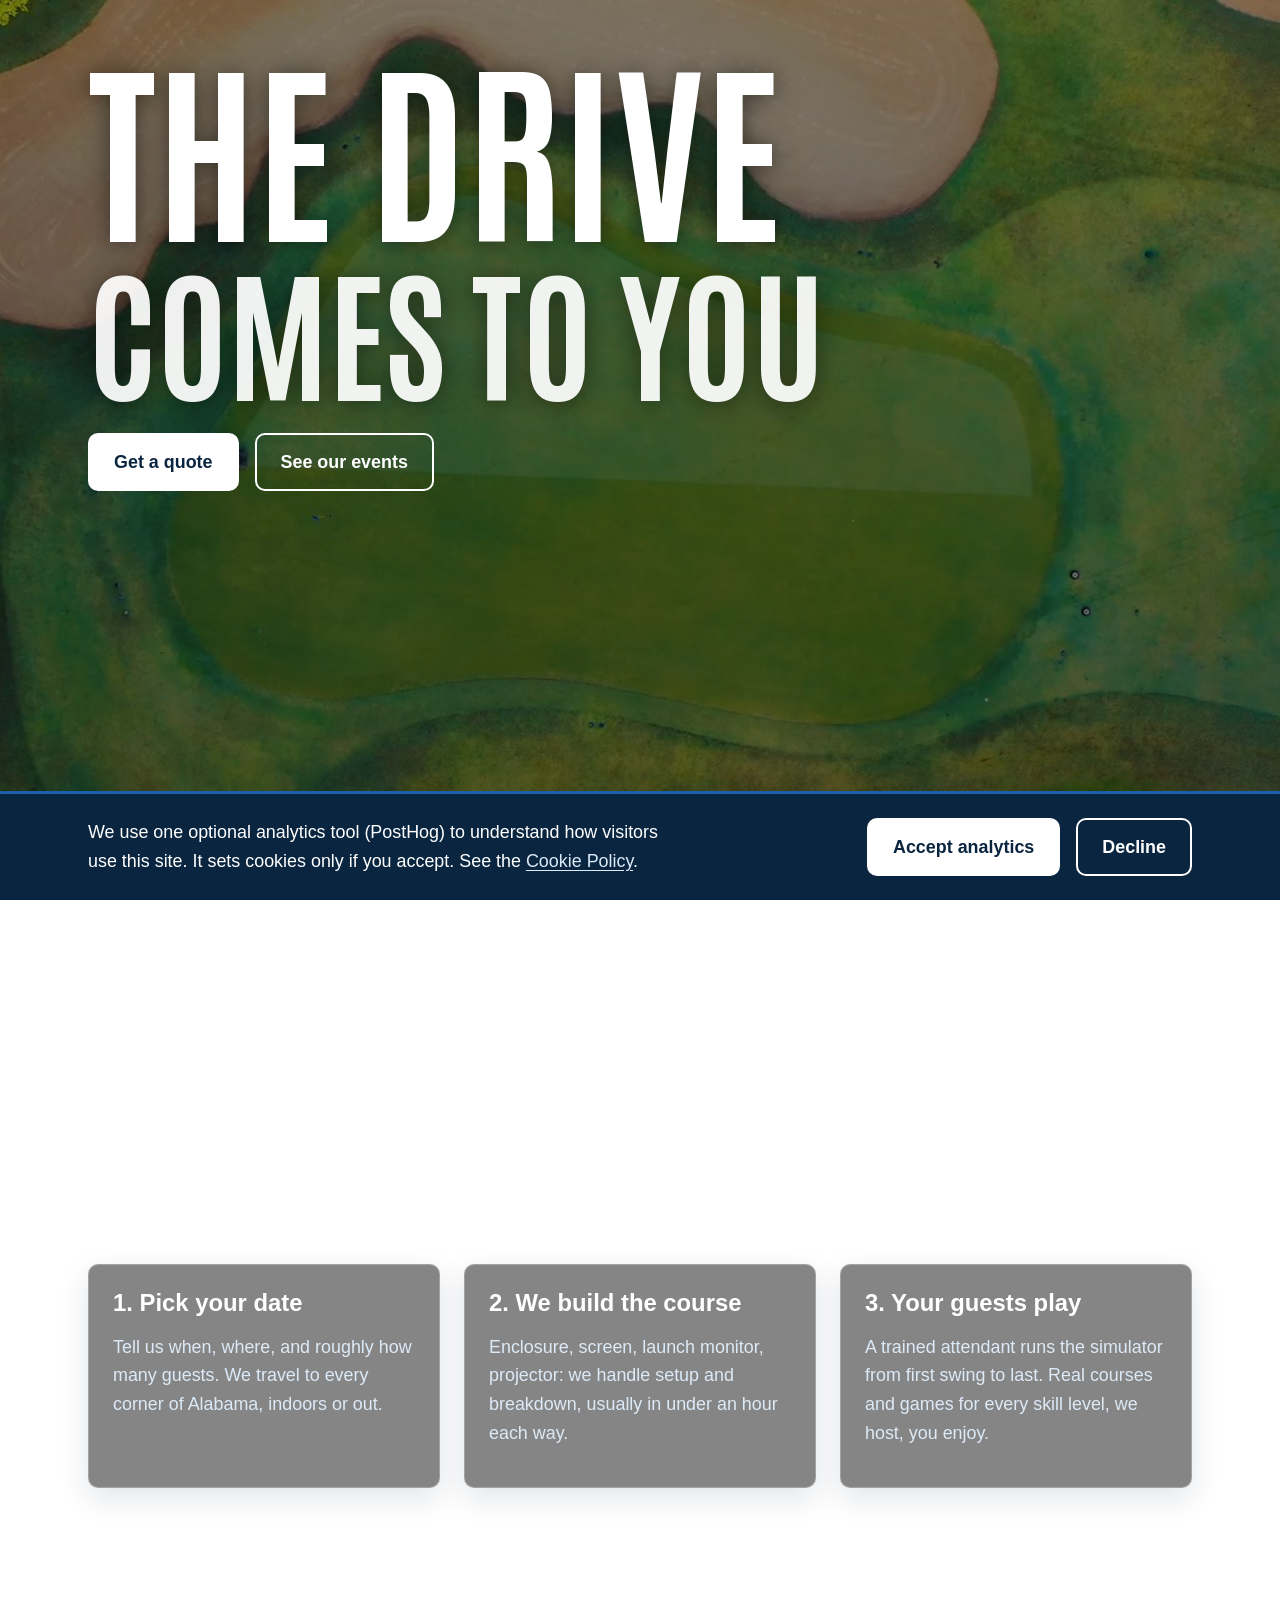
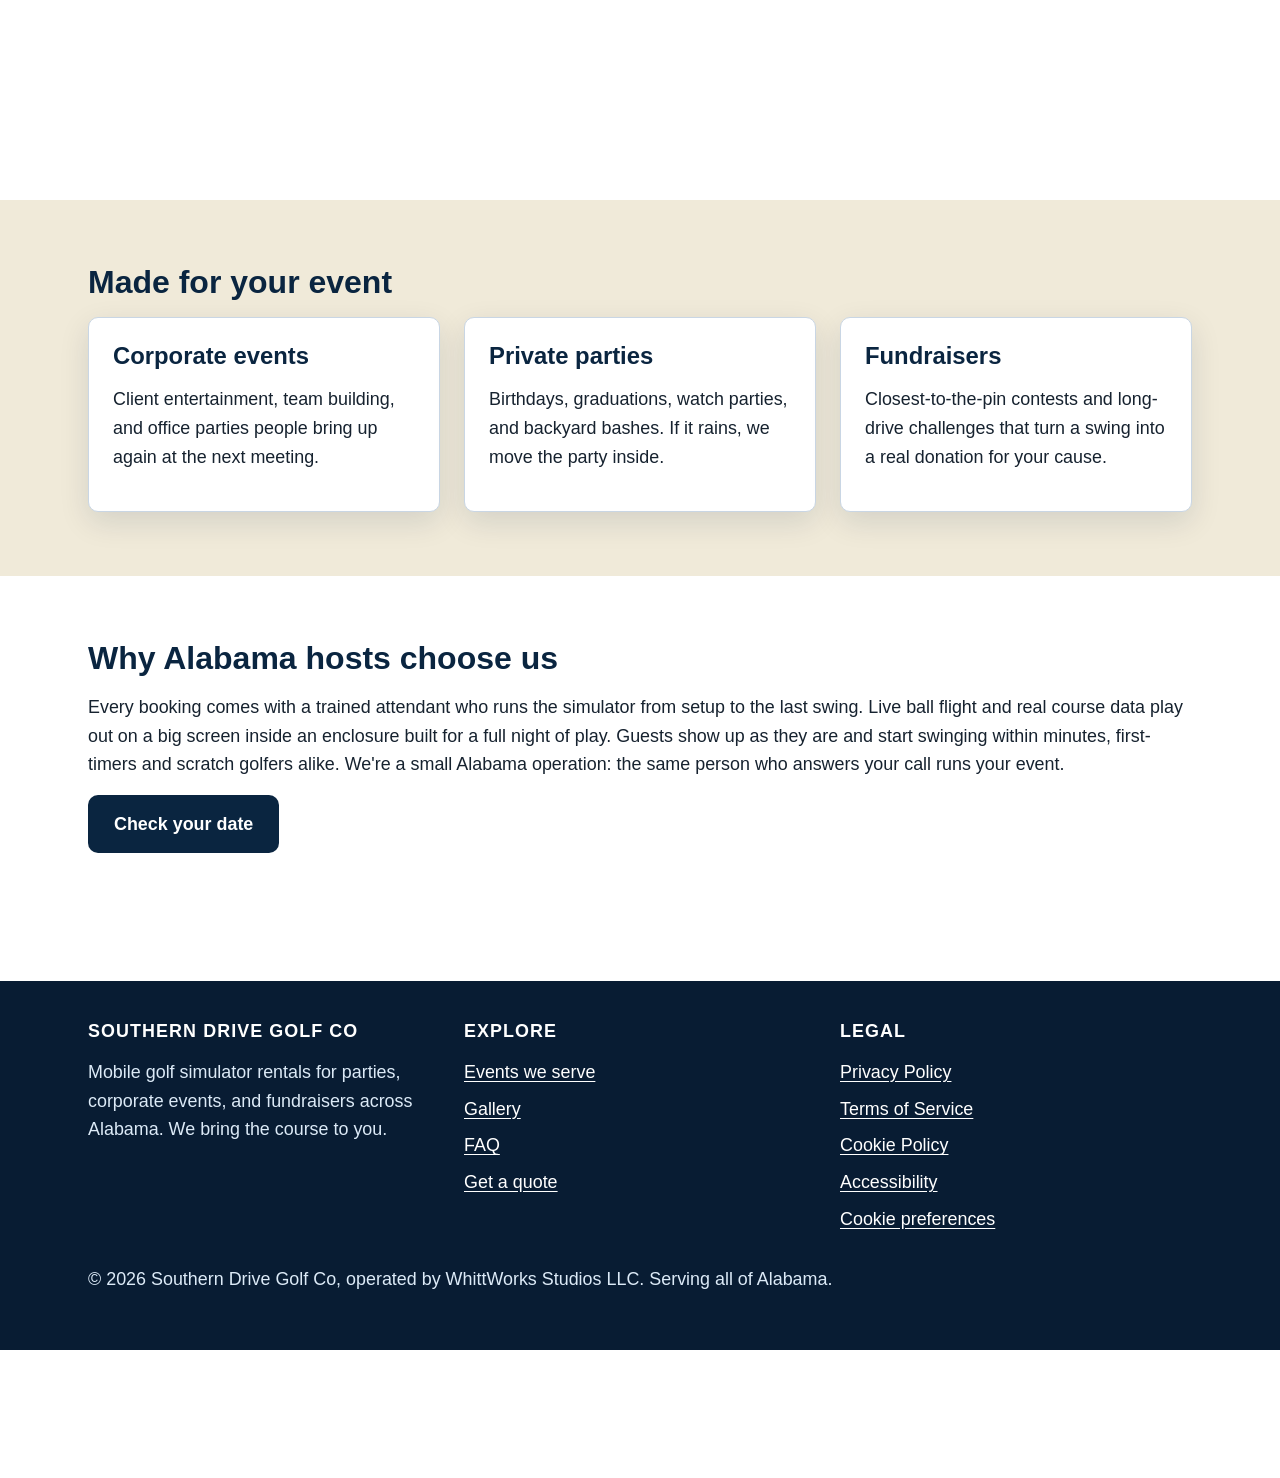
==== site/index.html @ 90997834 "Remove capability claims the business cannot deliver Drops the battery-power promise, the second-bay" ====
<!doctype html>
<html lang="en">
<head>
  <meta charset="utf-8">
  <meta name="viewport" content="width=device-width, initial-scale=1">
  <meta name="robots" content="noindex">

  <title>Mobile Golf Simulator Rentals in Alabama | Southern Drive Golf Co</title>
  <meta name="description" content="We bring a premium golf simulator to your party, corporate event, or fundraiser anywhere in Alabama. Real courses, live ball data, all skill levels. Get a quote.">
  <link rel="canonical" href="https://southerndrivegolf.com/">

  <meta property="og:type" content="website">
  <meta property="og:url" content="https://southerndrivegolf.com/">
  <meta property="og:title" content="Mobile Golf Simulator Rentals in Alabama | Southern Drive Golf Co">
  <meta property="og:description" content="We bring a premium golf simulator to your party, corporate event, or fundraiser anywhere in Alabama. Real courses, live ball data, all skill levels. Get a quote.">
  <meta property="og:image" content="https://southerndrivegolf.com/assets/img/og-image.jpg">
  <meta property="og:image:alt" content="Aerial view of a manicured golf green ringed by bunkers and water">
  <meta name="twitter:card" content="summary_large_image">

  <link rel="icon" href="favicon.svg" type="image/svg+xml">
  <meta name="theme-color" content="#0A2540">

  <link rel="preload" href="assets/fonts/antonio-bold.woff2" as="font" type="font/woff2" crossorigin>
  <link rel="stylesheet" href="css/styles.css">
</head>

<body class="pinned-video">
  <a class="skip-link" href="#main">Skip to content</a>

  <header class="site-header">
    <div class="wrap">
      <a class="brand" href="index.html">
        <svg width="30" height="30" viewBox="0 0 64 64" aria-hidden="true" focusable="false">
          <rect width="64" height="64" rx="14" fill="#123A61"/>
          <circle cx="26" cy="38" r="14" fill="#FFFFFF"/>
          <rect x="42" y="10" width="3" height="34" rx="1.5" fill="#FFFFFF"/>
          <path d="M45 12 L58 17 L45 22 Z" fill="#1B5FAA"/>
        </svg>
        Southern Drive Golf Co
      </a>
      <button class="nav-toggle" type="button" aria-expanded="false" aria-controls="primaryNav">Menu</button>
      <nav id="primaryNav" class="nav-links" aria-label="Main">
        <a href="index.html">Home</a>
        <a href="events.html">Events</a>
        <a href="gallery.html">Gallery</a>
        <a href="faq.html">FAQ</a>
        <a href="about.html">About</a>
        <a href="quote.html">Get a Quote</a>
      </nav>
    </div>
  </header>

  <main id="main" tabindex="-1">
    <div class="video-pin">
      <div class="video-pin-sticky">
        <video class="hero-video" data-src="assets/video/hero-golf.mp4" data-src-small="assets/video/hero-golf-mobile.mp4" autoplay muted loop playsinline preload="none" poster="assets/img/hero-poster.jpg" aria-hidden="true" tabindex="-1"></video>
        <div class="hero-scrim" aria-hidden="true"></div>
      </div>

      <section class="hero">
        <div class="wrap">
          <h1><span class="line-lead">The Drive</span><span class="line-follow">Comes To You</span></h1>
          <div class="cta-row">
            <a class="btn btn-primary" href="quote.html">Get a quote</a>
            <a class="btn btn-secondary" href="events.html">See our events</a>
          </div>
        </div>
      </section>

      <section class="section on-video">
        <div class="wrap">
          <h2>How it works</h2>
          <div class="grid-3">
            <div class="card">
              <h3>1. Pick your date</h3>
              <p>Tell us when, where, and roughly how many guests. We travel to every corner of Alabama, indoors or out.</p>
            </div>
            <div class="card">
              <h3>2. We build the course</h3>
              <p>Enclosure, screen, launch monitor, projector: we handle setup and breakdown, usually in under an hour each way.</p>
            </div>
            <div class="card">
              <h3>3. Your guests play</h3>
              <p>A trained attendant runs the simulator from first swing to last. Real courses and games for every skill level, we host, you enjoy.</p>
            </div>
          </div>
        </div>
      </section>
    </div>

    <section class="section section-sand">
      <div class="wrap">
        <h2>Made for your event</h2>
        <div class="grid-3">
          <div class="card">
            <h3>Corporate events</h3>
            <p>Client entertainment, team building, and office parties people bring up again at the next meeting.</p>
          </div>
          <div class="card">
            <h3>Private parties</h3>
            <p>Birthdays, graduations, watch parties, and backyard bashes. If it rains, we move the party inside.</p>
          </div>
          <div class="card">
            <h3>Fundraisers</h3>
            <p>Closest-to-the-pin contests and long-drive challenges that turn a swing into a real donation for your cause.</p>
          </div>
        </div>
      </div>
    </section>

    <section class="section">
      <div class="wrap">
        <h2>Why Alabama hosts choose us</h2>
        <p>Every booking comes with a trained attendant who runs the simulator from setup to the last swing. Live ball flight and real course data play out on a big screen inside an enclosure built for a full night of play. Guests show up as they are and start swinging within minutes, first-timers and scratch golfers alike. We're a small Alabama operation: the same person who answers your call runs your event.</p>
        <a class="btn btn-solid" href="quote.html">Check your date</a>
      </div>
    </section>
  </main>

  <footer class="site-footer">
    <div class="wrap">
      <div class="foot-grid">
        <div>
          <h2>Southern Drive Golf Co</h2>
          <p>Mobile golf simulator rentals for parties, corporate events, and fundraisers across Alabama. We bring the course to you.</p>
        </div>
        <div>
          <h2>Explore</h2>
          <ul>
            <li><a href="events.html">Events we serve</a></li>
            <li><a href="gallery.html">Gallery</a></li>
            <li><a href="faq.html">FAQ</a></li>
            <li><a href="quote.html">Get a quote</a></li>
          </ul>
        </div>
        <div>
          <h2>Legal</h2>
          <ul>
            <li><a href="privacy.html">Privacy Policy</a></li>
            <li><a href="terms.html">Terms of Service</a></li>
            <li><a href="cookies.html">Cookie Policy</a></li>
            <li><a href="accessibility.html">Accessibility</a></li>
            <li><button type="button" class="linklike" id="cookiePrefs">Cookie preferences</button></li>
          </ul>
        </div>
      </div>
      <p>&copy; <span id="footYear">2026</span> Southern Drive Golf Co, operated by WhittWorks Studios LLC. Serving all of Alabama.</p>
    </div>
  </footer>

  <div class="consent-banner is-hidden" id="consentBanner" role="region" aria-label="Cookie consent">
    <div class="wrap">
      <p>We use one optional analytics tool (PostHog) to understand how visitors use this site. It sets cookies only if you accept. See the <a href="cookies.html">Cookie Policy</a>.</p>
      <div class="consent-actions">
        <button type="button" class="btn btn-primary" id="consentAccept">Accept analytics</button>
        <button type="button" class="btn btn-secondary" id="consentDecline">Decline</button>
      </div>
    </div>
  </div>

  <script src="js/config.js"></script>
  <script src="js/analytics.js"></script>
  <script src="js/app.js"></script>
</body>
</html>
---- site/css/styles.css ----
/* Blue Fairway Golf — design system
   Blue-first palette. Every text/background pair targets WCAG AA
   (4.5:1 normal, 3:1 large). Contrast validated in the a11y pass. */

/* Display face for the hero slogan. Self-hosted (no Google connection, no
   visitor IPs leaving the site, and font-src 'self' covers it in the CSP). */
@font-face {
  font-family: "Antonio";
  src: url("../assets/fonts/antonio-bold.woff2") format("woff2");
  font-weight: 700;
  font-style: normal;
  font-display: swap;
}

:root {
  /* Palette */
  --navy-950: #081C33;
  --navy-900: #0A2540;
  --navy-800: #123A61;
  --blue-700: #14538C;
  --blue-600: #1B5FAA;
  --blue-100: #DCEAF7;
  --sky-050: #EEF5FB;
  --green-700: #22633F;
  --sand-100: #F0EAD9;
  --white: #FFFFFF;
  --ink: #16222F;
  --ink-soft: #3D4A5C;
  --line: #C9D6E4;
  --error-700: #B4231F;
  --ok-700: #1E6B43;

  /* Type */
  --font-body: -apple-system, BlinkMacSystemFont, "Segoe UI", Roboto,
    "Helvetica Neue", Arial, sans-serif;
  --step--1: clamp(0.83rem, 0.8rem + 0.15vw, 0.9rem);
  --step-0: clamp(1rem, 0.96rem + 0.2vw, 1.125rem);
  --step-1: clamp(1.25rem, 1.17rem + 0.4vw, 1.5rem);
  --step-2: clamp(1.56rem, 1.4rem + 0.8vw, 2rem);
  --step-3: clamp(1.95rem, 1.6rem + 1.75vw, 2.9rem);
  --step-4: clamp(2.44rem, 1.9rem + 2.7vw, 3.9rem);

  /* Layout */
  --content: 72rem;
  --space-1: 0.5rem;
  --space-2: 1rem;
  --space-3: 1.5rem;
  --space-4: 2.5rem;
  --space-5: 4rem;
  --radius: 0.625rem;
  --shadow: 0 10px 30px rgba(10, 37, 64, 0.12);
}

*,
*::before,
*::after {
  box-sizing: border-box;
}

html {
  scroll-behavior: smooth;
  /* Keeps anchor and skip-link targets clear of the fixed pill nav */
  scroll-padding-top: 6rem;
}

body {
  margin: 0;
  font-family: var(--font-body);
  font-size: var(--step-0);
  line-height: 1.6;
  color: var(--ink);
  background: var(--white);
}

h1,
h2,
h3 {
  line-height: 1.15;
  color: var(--navy-900);
  margin: 0 0 var(--space-2);
}

h1 { font-size: var(--step-3); }
h2 { font-size: var(--step-2); }
h3 { font-size: var(--step-1); }

p { margin: 0 0 var(--space-2); }

a {
  color: var(--blue-700);
  text-underline-offset: 0.15em;
}

a:hover { color: var(--navy-800); }

img,
video {
  max-width: 100%;
  height: auto;
  display: block;
}

/* Focus: visible everywhere, never removed */
:focus-visible {
  outline: 3px solid var(--blue-600);
  outline-offset: 2px;
  border-radius: 2px;
}

/* Dark surfaces need a light indicator to hold 3:1 non-text contrast */
.hero :focus-visible,
.site-footer :focus-visible,
.consent-banner :focus-visible {
  outline-color: var(--white);
}

/* Utilities */
.visually-hidden {
  position: absolute;
  width: 1px;
  height: 1px;
  margin: -1px;
  padding: 0;
  overflow: hidden;
  clip: rect(0 0 0 0);
  white-space: nowrap;
  border: 0;
}

.is-hidden { display: none !important; }

.mt-3 { margin-top: var(--space-3); }
.table-scroll { overflow-x: auto; }

.rounded-img {
  border-radius: var(--radius);
  margin-bottom: var(--space-3);
}

.lead-in {
  font-size: var(--step-1);
  color: var(--ink-soft);
  max-width: 50ch;
}

/* Reserve room so the fixed consent banner never covers page content */
body.has-banner { padding-bottom: 14rem; }

@media (min-width: 48rem) {
  body.has-banner { padding-bottom: 8rem; }
}

.skip-link {
  position: absolute;
  left: var(--space-2);
  top: -3.5rem;
  z-index: 100;
  background: var(--navy-900);
  color: var(--white);
  padding: 0.6rem 1rem;
  border-radius: 0 0 var(--radius) var(--radius);
  transition: top 0.15s ease-in-out;
}

.skip-link:focus { top: 0; color: var(--white); }

.wrap {
  max-width: var(--content);
  margin-inline: auto;
  padding-inline: var(--space-3);
}

/* Header + nav — a floating "island" pill, not a full-width bar.
   On the pages with a hero video it's invisible while the video is on
   screen; scroll past its bottom edge and the island fades in and locks
   at the top, scroll back up above that line and it hides again (see
   the bidirectional toggle in app.js). */
.site-header {
  position: fixed;
  top: 1rem;
  left: 50%;
  z-index: 50;
  width: calc(100% - 2rem);
  max-width: 64rem;
  background: rgba(255, 255, 255, 0.92);
  backdrop-filter: blur(12px);
  -webkit-backdrop-filter: blur(12px);
  border: 1px solid rgba(201, 214, 228, 0.7);
  border-radius: 999px;
  box-shadow: var(--shadow);
  color: var(--navy-900);
  opacity: 1;
  transform: translate(-50%, 0);
  transition: opacity 0.35s ease, transform 0.35s ease;
}

/* The header only hides where scripting can bring it back (html.js), so a
   visitor without JavaScript always keeps working navigation. visibility
   (not just opacity) takes the hidden links out of the tab order and the
   accessibility tree, so nobody tabs through invisible controls. */
html.js body.pinned-video .site-header {
  opacity: 0;
  visibility: hidden;
  transform: translate(-50%, -0.6rem);
  pointer-events: none;
  transition: opacity 0.35s ease, transform 0.35s ease, visibility 0s linear 0.35s;
}

html.js body.pinned-video .site-header.is-revealed {
  opacity: 1;
  visibility: visible;
  transform: translate(-50%, 0);
  pointer-events: auto;
  transition: opacity 0.35s ease, transform 0.35s ease, visibility 0s;
}

/* The pill is fixed, so every page reserves room for it by default. The
   pinned-video page takes that space back because its hero sits under the
   pill on purpose. Reserving by default means a browser that fails to
   apply one rule errs toward too much space, never a covered heading. */
body {
  padding-top: 5.5rem;
}

body.pinned-video {
  padding-top: 0;
}

.site-header .wrap {
  display: flex;
  align-items: center;
  justify-content: space-between;
  gap: var(--space-2);
  min-height: 3.5rem;
}

.brand {
  display: flex;
  align-items: center;
  gap: 0.6rem;
  color: var(--navy-900);
  text-decoration: none;
  font-weight: 700;
  font-size: var(--step-1);
}

.brand svg { flex: none; }

.nav-toggle {
  display: none;
  background: transparent;
  color: var(--navy-900);
  border: 2px solid var(--navy-900);
  border-radius: var(--radius);
  padding: 0.45rem 0.8rem;
  font: inherit;
  cursor: pointer;
}

.nav-links {
  display: flex;
  flex-wrap: wrap;
  gap: var(--space-2);
}

.nav-links a {
  color: var(--navy-800);
  text-decoration: none;
  padding: 0.35rem 0.15rem;
  border-bottom: 2px solid transparent;
}

.nav-links a:hover,
.nav-links a[aria-current="page"] {
  border-bottom-color: var(--blue-600);
  color: var(--navy-900);
}

@media (max-width: 47.9rem) {
  .nav-toggle { display: inline-block; }

  /* Keep the brand on one line so the pill never outgrows the space
     reserved for it at narrow widths */
  .brand {
    font-size: var(--step-0);
    white-space: nowrap;
  }

  /* On phones the island stays put at all times: it floats over the video
     rather than waiting for the scroll past it. */
  html.js body.pinned-video .site-header,
  html.js body.pinned-video .site-header.is-revealed {
    opacity: 1;
    visibility: visible;
    transform: translate(-50%, 0);
    pointer-events: auto;
  }


  .nav-links {
    display: none;
    position: absolute;
    top: 100%;
    left: 0;
    right: 0;
    margin-top: 0.6rem;
    flex-direction: column;
    gap: 0;
    background: rgba(255, 255, 255, 0.97);
    backdrop-filter: blur(12px);
    -webkit-backdrop-filter: blur(12px);
    padding: var(--space-2) var(--space-3) var(--space-3);
    border: 1px solid var(--line);
    border-radius: var(--radius);
    box-shadow: var(--shadow);
  }

  .nav-links.is-open { display: flex; }

  .nav-links a {
    padding: 0.75rem 0;
    border-bottom: 1px solid var(--line);
  }
}

/* Pinned video backdrop — the footage is locked to the viewport while the
   hero slogan and the How-it-works section scroll over it. Everything
   after this block is opaque and sits on a higher layer, so it slides up
   and covers the video instead of the video scrolling away. */
.video-pin {
  position: relative;
  color: var(--white);
}

/* No gradient here: .hero-scrim above it is the single legibility layer,
   so the still fallback isn't darkened twice. */
.video-pin-sticky {
  position: fixed;
  inset: 0;
  overflow: hidden;
  z-index: 0;
  background: url("../assets/img/hero-poster.jpg") center center / cover no-repeat;
}

/* Once the pinned block is behind us, stop compositing the video */
.video-pin-sticky.is-past {
  visibility: hidden;
}

.video-pin > .hero,
.video-pin > .section {
  position: relative;
  z-index: 1;
}

/* Everything after the pinned block is opaque and rides above the video.
   The last section carries the gap above the footer as padding: a margin
   there would be a transparent strip the fixed video shows through. */
main > .section,
.site-footer {
  position: relative;
  z-index: 1;
  background-color: var(--white);
}

main > .section:last-of-type {
  padding-bottom: calc(var(--space-5) * 2);
}

main > .section-alt { background-color: var(--sky-050); }
main > .section-sand { background-color: var(--sand-100); }

/* Hero — real golf footage with a legibility overlay, not a color wash.
   The photo background on .video-pin-sticky doubles as the no-JS /
   reduced-motion / slow-network fallback. */
/* Phones keep the island on screen at all times, so the slogan starts
   below it. Declared after the base .hero rule so it actually wins. */
@media (max-width: 47.9rem) {
  .video-pin > .hero {
    padding-top: 7.5rem;
  }
}

/* Slogan sits high in the frame so the course fills the space below it */
.hero {
  display: flex;
  align-items: flex-start;
  min-height: 100vh;
  min-height: 100svh; /* mobile browser chrome shouldn't add dead space */
  color: var(--white);
  padding-top: clamp(3rem, 6vh, 4.5rem);
  padding-bottom: clamp(3rem, 8vh, 6rem);
}

/* Without this the wrap shrinks to its content and centers itself,
   pulling the slogan off the left edge. */
.hero > .wrap {
  width: 100%;
}

.hero-video {
  position: absolute;
  inset: 0;
  width: 100%;
  height: 100%;
  object-fit: cover;
  z-index: 0;
}

/* Phones only: turn the footage a quarter turn so the mower travels up
   and down, water on the left and bunkers on the right. Width and height
   are swapped before the rotation so the turned video still fills a tall
   screen. Desktop keeps the original landscape framing. */
@media (max-width: 47.9rem) {
  .hero-video {
    inset: auto;
    top: 50%;
    left: 50%;
    width: 100vh;
    height: 100vw;
    /* The global img/video cap would otherwise clamp this to the
       container width and leave the still showing around the edges */
    max-width: none;
    transform: translate(-50%, -50%) rotate(90deg);
  }

  .video-pin-sticky {
    background-image: url("../assets/img/hero-poster-rot.jpg");
  }
}

/* Neutral black, not navy: a blue-tinted scrim washes the grass out and
   makes the whole hero read blue. Black darkens for text contrast while
   leaving the course its own colour. */
.hero-scrim {
  position: absolute;
  inset: 0;
  background: linear-gradient(rgba(0, 0, 0, 0.42), rgba(0, 0, 0, 0.56));
  z-index: 1;
}

.hero > .wrap {
  position: relative;
  z-index: 2;
}

/* A section riding over the pinned video: transparent, light type,
   frosted cards so the footage reads through without eating the text.
   A full viewport tall so it gets its own moment over the footage
   rather than flashing past. */
.section.on-video {
  display: flex;
  align-items: center;
  min-height: 100vh;
  min-height: 100svh;
  background: transparent;
  color: var(--white);
}

.section.on-video > .wrap {
  width: 100%;
}

.section.on-video h2,
.section.on-video h3 {
  color: var(--white);
}

.section.on-video .card {
  background: rgba(0, 0, 0, 0.48);
  backdrop-filter: blur(10px);
  -webkit-backdrop-filter: blur(10px);
  border-color: rgba(255, 255, 255, 0.25);
  color: var(--white);
}

.section.on-video .card p {
  color: var(--blue-100);
}

@media (prefers-reduced-motion: reduce) {
  .hero-video { display: none; }
}

/* Slogan: display face, left aligned, with the short top line set larger
   so its width balances the longer line beneath it. */
.hero h1 {
  font-family: "Antonio", "Helvetica Neue", Arial, sans-serif;
  font-weight: 700;
  text-transform: uppercase;
  color: var(--white);
  line-height: 0.9;
  letter-spacing: 0.005em;
  text-align: left;
  text-shadow: 0 2px 24px rgba(0, 0, 0, 0.5);
  margin-bottom: var(--space-4);
}

.hero h1 .line-lead {
  display: block;
  font-size: clamp(3.6rem, 0.85rem + 14.3vw, 14.7rem);
}

.hero h1 .line-follow {
  display: block;
  margin-top: 0.22em; /* breathing room between the two lines */
  font-size: clamp(2.7rem, 0.63rem + 10.5vw, 10.85rem);
  opacity: 0.93;
}

/* Phones keep the pre-increase scale: the 40% bump is for wide screens */
@media (max-width: 47.9rem) {
  .hero h1 .line-lead {
    font-size: clamp(3.6rem, 0.6rem + 10.2vw, 10.5rem);
  }

  .hero h1 .line-follow {
    font-size: clamp(2.7rem, 0.45rem + 7.5vw, 7.75rem);
  }
}

.hero .cta-row {
  display: flex;
  flex-wrap: wrap;
  gap: var(--space-2);
  margin-top: var(--space-3);
}

/* Buttons */
.btn {
  display: inline-block;
  font: inherit;
  font-weight: 700;
  text-decoration: none;
  border-radius: var(--radius);
  padding: 0.8rem 1.5rem;
  cursor: pointer;
  border: 2px solid transparent;
}

.btn-primary {
  background: var(--white);
  color: var(--navy-900);
}

.btn-primary:hover {
  background: var(--blue-100);
  color: var(--navy-900);
}

.btn-secondary {
  background: transparent;
  color: var(--white);
  border-color: var(--white);
}

.btn-secondary:hover {
  background: rgba(255, 255, 255, 0.12);
  color: var(--white);
}

.btn-solid {
  background: var(--navy-900);
  color: var(--white);
}

.btn-solid:hover {
  background: var(--navy-800);
  color: var(--white);
}

/* Sections */
.section { padding-block: var(--space-5); }
.section-alt { background: var(--sky-050); }
.section-sand { background: var(--sand-100); }

.grid-3 {
  display: grid;
  grid-template-columns: repeat(auto-fit, minmax(16rem, 1fr));
  gap: var(--space-3);
}

.card {
  background: var(--white);
  border: 1px solid var(--line);
  border-radius: var(--radius);
  padding: var(--space-3);
  box-shadow: var(--shadow);
}

.card h3 { margin-top: 0; }

/* Gallery */
.gallery-grid {
  display: grid;
  grid-template-columns: repeat(auto-fill, minmax(14rem, 1fr));
  gap: var(--space-2);
}

.gallery-grid img {
  width: 100%;
  aspect-ratio: 4 / 3;
  object-fit: cover;
  border-radius: var(--radius);
}

/* FAQ */
.faq-item {
  border: 1px solid var(--line);
  border-radius: var(--radius);
  margin-bottom: var(--space-2);
  background: var(--white);
}

.faq-item summary {
  cursor: pointer;
  font-weight: 700;
  padding: var(--space-2) var(--space-3);
  color: var(--navy-900);
}

.faq-item div {
  padding: 0 var(--space-3) var(--space-2);
}

/* Forms */
.form-grid {
  display: grid;
  gap: var(--space-2);
  max-width: 38rem;
}

label {
  font-weight: 700;
  color: var(--navy-900);
}

input,
select,
textarea {
  font: inherit;
  width: 100%;
  padding: 0.7rem 0.9rem;
  border: 2px solid var(--ink-soft);
  border-radius: var(--radius);
  background: var(--white);
  color: var(--ink);
}

input:focus-visible,
select:focus-visible,
textarea:focus-visible {
  outline: 3px solid var(--blue-600);
  outline-offset: 1px;
  border-color: var(--blue-700);
}

.field-error {
  color: var(--error-700);
  font-weight: 700;
  font-size: var(--step--1);
  margin: 0.25rem 0 0;
}

input[aria-invalid="true"],
select[aria-invalid="true"],
textarea[aria-invalid="true"] {
  border-color: var(--error-700);
}

.form-msg {
  border-radius: var(--radius);
  padding: var(--space-2);
  font-weight: 700;
}

.form-msg.ok { background: #E3F2E9; color: var(--ok-700); }
.form-msg.err { background: #FAE5E4; color: var(--error-700); }
.form-msg.info { background: var(--blue-100); color: var(--navy-800); }

.fine {
  font-size: var(--step--1);
  color: var(--ink-soft);
}

/* Footer */
.site-footer {
  background: var(--navy-950);
  color: var(--blue-100);
  padding-block: var(--space-4);
  /* No top margin: a transparent strip here lets the fixed hero video
     show through between the last section and the footer. */
}

.site-footer a,
.site-footer button.linklike {
  color: var(--white);
}

.site-footer .foot-grid {
  display: grid;
  grid-template-columns: repeat(auto-fit, minmax(14rem, 1fr));
  gap: var(--space-3);
  margin-bottom: var(--space-3);
}

.site-footer h2 {
  color: var(--white);
  font-size: var(--step-0);
  text-transform: uppercase;
  letter-spacing: 0.06em;
}

.site-footer ul {
  list-style: none;
  margin: 0;
  padding: 0;
}

.site-footer li { margin-bottom: 0.5rem; }

button.linklike {
  background: none;
  border: none;
  padding: 0;
  font: inherit;
  text-decoration: underline;
  text-underline-offset: 0.15em;
  cursor: pointer;
}

/* Cookie consent banner */
.consent-banner {
  position: fixed;
  inset: auto 0 0 0;
  z-index: 90;
  background: var(--navy-900);
  color: var(--white);
  padding: var(--space-3);
  border-top: 3px solid var(--blue-600);
}

.consent-banner .wrap {
  display: flex;
  flex-wrap: wrap;
  align-items: center;
  gap: var(--space-2);
  justify-content: space-between;
}

.consent-banner p {
  margin: 0;
  max-width: 60ch;
}

.consent-banner a { color: var(--blue-100); }

.consent-actions {
  display: flex;
  gap: var(--space-2);
  flex-wrap: wrap;
}

/* Tables (cookie policy) */
table {
  border-collapse: collapse;
  width: 100%;
  margin-bottom: var(--space-3);
}

th,
td {
  text-align: left;
  padding: 0.6rem 0.8rem;
  border: 1px solid var(--line);
  vertical-align: top;
}

th {
  background: var(--sky-050);
  color: var(--navy-900);
}

/* Legal pages */
.legal-body { max-width: 46rem; }
.legal-body h2 { margin-top: var(--space-4); }

/* Motion */
@media (prefers-reduced-motion: reduce) {
  html { scroll-behavior: auto; }

  *,
  *::before,
  *::after {
    animation-duration: 0.01ms !important;
    animation-iteration-count: 1 !important;
    transition-duration: 0.01ms !important;
  }
}
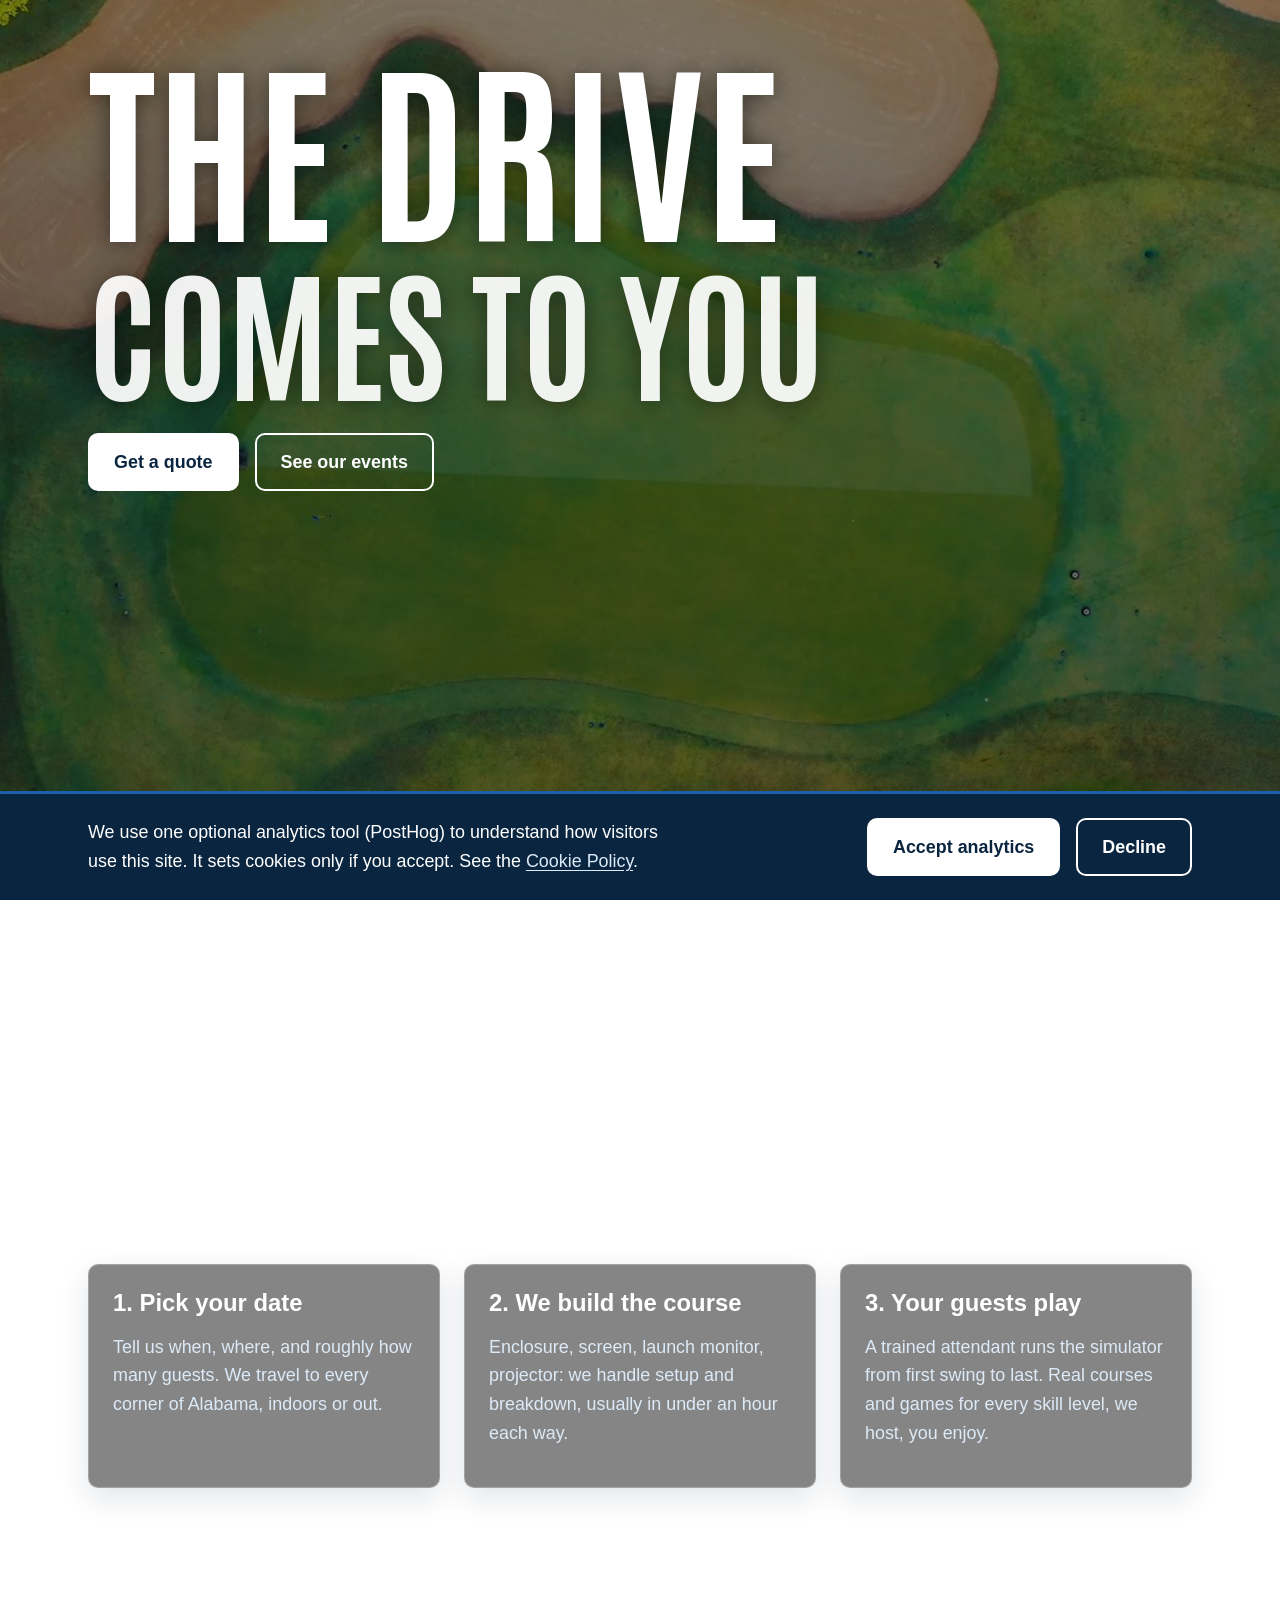
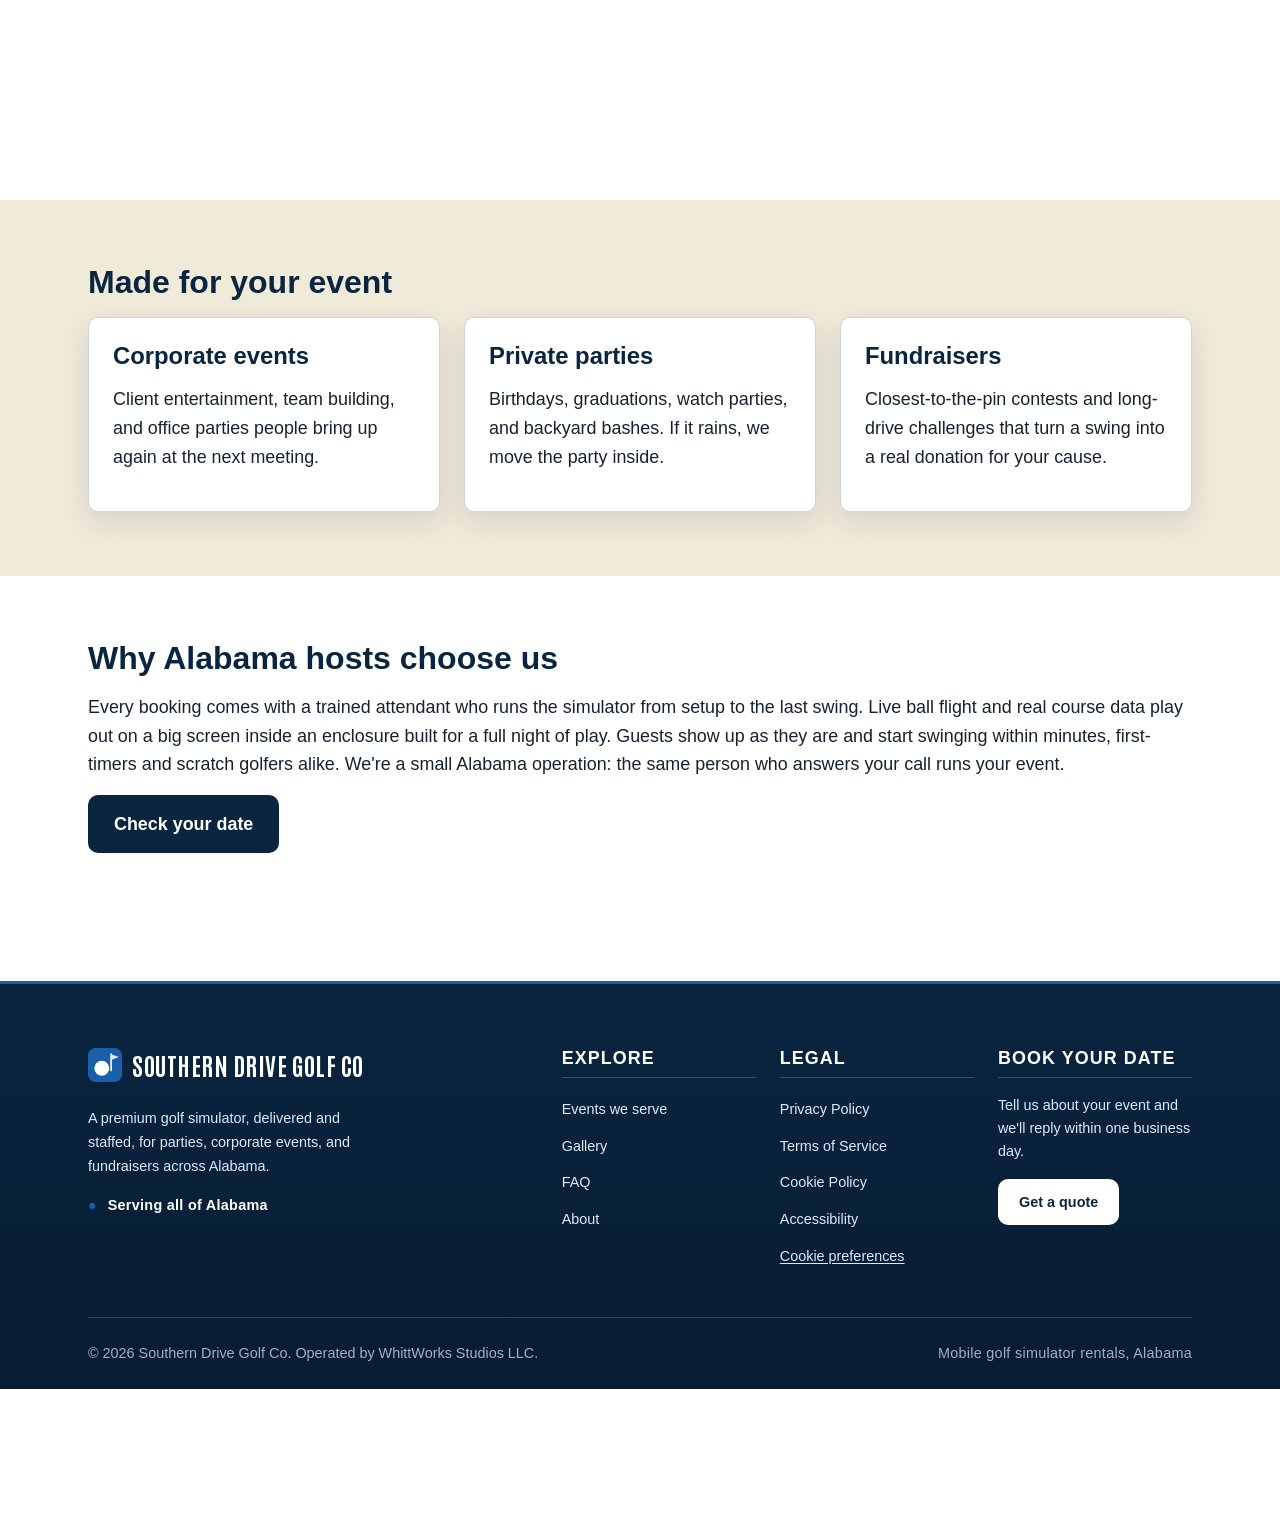
==== commit e81ad543: "Redesign the footer with a brand block, grouped columns, and a booking call to action Adds a logo lo" ====
--- a/site/index.html
+++ b/site/index.html
@@ -119,32 +119,53 @@
 
   <footer class="site-footer">
     <div class="wrap">
-      <div class="foot-grid">
-        <div>
-          <h2>Southern Drive Golf Co</h2>
-          <p>Mobile golf simulator rentals for parties, corporate events, and fundraisers across Alabama. We bring the course to you.</p>
+      <div class="foot-top">
+        <div class="foot-brand">
+          <a class="foot-logo" href="index.html">
+            <svg width="34" height="34" viewBox="0 0 64 64" aria-hidden="true" focusable="false">
+              <rect width="64" height="64" rx="14" fill="#1B5FAA"/>
+              <circle cx="26" cy="38" r="14" fill="#FFFFFF"/>
+              <rect x="42" y="10" width="3" height="34" rx="1.5" fill="#FFFFFF"/>
+              <path d="M45 12 L58 17 L45 22 Z" fill="#DCEAF7"/>
+            </svg>
+            <span>Southern Drive Golf Co</span>
+          </a>
+          <p class="foot-blurb">A premium golf simulator, delivered and staffed, for parties, corporate events, and fundraisers across Alabama.</p>
+          <p class="foot-area"><span aria-hidden="true">&#9679;</span> Serving all of Alabama</p>
         </div>
-        <div>
-          <h2>Explore</h2>
-          <ul>
-            <li><a href="events.html">Events we serve</a></li>
-            <li><a href="gallery.html">Gallery</a></li>
-            <li><a href="faq.html">FAQ</a></li>
-            <li><a href="quote.html">Get a quote</a></li>
-          </ul>
-        </div>
-        <div>
-          <h2>Legal</h2>
-          <ul>
-            <li><a href="privacy.html">Privacy Policy</a></li>
-            <li><a href="terms.html">Terms of Service</a></li>
-            <li><a href="cookies.html">Cookie Policy</a></li>
-            <li><a href="accessibility.html">Accessibility</a></li>
-            <li><button type="button" class="linklike" id="cookiePrefs">Cookie preferences</button></li>
-          </ul>
-        </div>
+
+        <nav class="foot-nav" aria-label="Footer">
+          <div class="foot-col">
+            <h2>Explore</h2>
+            <ul>
+              <li><a href="events.html">Events we serve</a></li>
+              <li><a href="gallery.html">Gallery</a></li>
+              <li><a href="faq.html">FAQ</a></li>
+              <li><a href="about.html">About</a></li>
+            </ul>
+          </div>
+          <div class="foot-col">
+            <h2>Legal</h2>
+            <ul>
+              <li><a href="privacy.html">Privacy Policy</a></li>
+              <li><a href="terms.html">Terms of Service</a></li>
+              <li><a href="cookies.html">Cookie Policy</a></li>
+              <li><a href="accessibility.html">Accessibility</a></li>
+              <li><button type="button" class="linklike" id="cookiePrefs">Cookie preferences</button></li>
+            </ul>
+          </div>
+          <div class="foot-col foot-cta">
+            <h2>Book your date</h2>
+            <p>Tell us about your event and we'll reply within one business day.</p>
+            <a class="btn btn-primary" href="quote.html">Get a quote</a>
+          </div>
+        </nav>
       </div>
-      <p>&copy; <span id="footYear">2026</span> Southern Drive Golf Co, operated by WhittWorks Studios LLC. Serving all of Alabama.</p>
+
+      <div class="foot-bottom">
+        <p class="foot-legal">&copy; <span id="footYear">2026</span> Southern Drive Golf Co. Operated by WhittWorks Studios LLC.</p>
+        <p class="foot-built">Mobile golf simulator rentals, Alabama</p>
+      </div>
     </div>
   </footer>
 
--- a/site/css/styles.css
+++ b/site/css/styles.css
@@ -685,15 +685,159 @@
 
 /* Footer */
 .site-footer {
-  background: var(--navy-950);
+  background:
+    linear-gradient(180deg, var(--navy-900) 0%, var(--navy-950) 100%);
   color: var(--blue-100);
-  padding-block: var(--space-4);
+  padding-block: var(--space-5) var(--space-3);
+  border-top: 3px solid var(--blue-600);
   /* No top margin: a transparent strip here lets the fixed hero video
      show through between the last section and the footer. */
 }
 
-.site-footer a,
-.site-footer button.linklike {
+.site-footer a {
+  color: var(--white);
+  text-decoration: none;
+}
+
+.site-footer a:hover {
+  color: var(--white);
+  text-decoration: underline;
+  text-underline-offset: 0.2em;
+}
+
+/* Top band: brand block beside the link columns */
+.foot-top {
+  display: grid;
+  grid-template-columns: minmax(16rem, 1.3fr) minmax(0, 2fr);
+  gap: var(--space-5);
+  padding-bottom: var(--space-4);
+}
+
+.foot-logo {
+  display: inline-flex;
+  align-items: center;
+  gap: 0.65rem;
+  font-family: "Antonio", "Helvetica Neue", Arial, sans-serif;
+  font-weight: 700;
+  text-transform: uppercase;
+  letter-spacing: 0.02em;
+  font-size: var(--step-1);
+  line-height: 1.1;
+  color: var(--white);
+}
+
+.foot-logo svg { flex: none; }
+.foot-logo:hover { text-decoration: none; }
+
+.foot-blurb {
+  margin-top: var(--space-2);
+  max-width: 34ch;
+  color: var(--blue-100);
+  font-size: var(--step--1);
+  line-height: 1.65;
+}
+
+.foot-area {
+  margin: 0;
+  font-size: var(--step--1);
+  font-weight: 700;
+  color: var(--white);
+  letter-spacing: 0.02em;
+}
+
+.foot-area span {
+  color: var(--blue-600);
+  margin-right: 0.4rem;
+}
+
+/* Link columns */
+.foot-nav {
+  display: grid;
+  grid-template-columns: repeat(auto-fit, minmax(11rem, 1fr));
+  gap: var(--space-4) var(--space-3);
+}
+
+.site-footer h2 {
+  color: var(--white);
+  font-size: 0.78rem;
+  font-weight: 700;
+  text-transform: uppercase;
+  letter-spacing: 0.14em;
+  margin-bottom: var(--space-2);
+  padding-bottom: 0.5rem;
+  border-bottom: 1px solid rgba(220, 234, 247, 0.22);
+}
+
+.site-footer ul {
+  list-style: none;
+  margin: 0;
+  padding: 0;
+}
+
+.site-footer li { margin-bottom: 0.55rem; }
+
+.foot-col a,
+.foot-col button.linklike {
+  font-size: var(--step--1);
+  color: var(--blue-100);
+}
+
+.foot-col a:hover,
+.foot-col button.linklike:hover {
+  color: var(--white);
+}
+
+.foot-cta p {
+  font-size: var(--step--1);
+  color: var(--blue-100);
+  max-width: 26ch;
+  margin-bottom: var(--space-2);
+  line-height: 1.6;
+}
+
+.foot-cta .btn {
+  padding: 0.6rem 1.2rem;
+  font-size: var(--step--1);
+}
+
+/* .site-footer a sets white; the solid button needs its dark label back */
+.foot-cta .btn-primary,
+.foot-cta .btn-primary:hover {
+  color: var(--navy-900);
+}
+
+.foot-cta .btn:hover { text-decoration: none; }
+
+/* Bottom band */
+.foot-bottom {
+  display: flex;
+  flex-wrap: wrap;
+  gap: var(--space-2) var(--space-3);
+  justify-content: space-between;
+  align-items: center;
+  padding-top: var(--space-3);
+  border-top: 1px solid rgba(220, 234, 247, 0.18);
+}
+
+.foot-legal,
+.foot-built {
+  margin: 0;
+  font-size: var(--step--1);
+  color: rgba(220, 234, 247, 0.72);
+}
+
+.foot-built { letter-spacing: 0.02em; }
+
+@media (max-width: 47.9rem) {
+  .foot-top {
+    grid-template-columns: 1fr;
+    gap: var(--space-4);
+  }
+
+  .foot-bottom { justify-content: flex-start; }
+}
+
+button.linklike {
   color: var(--white);
 }
 
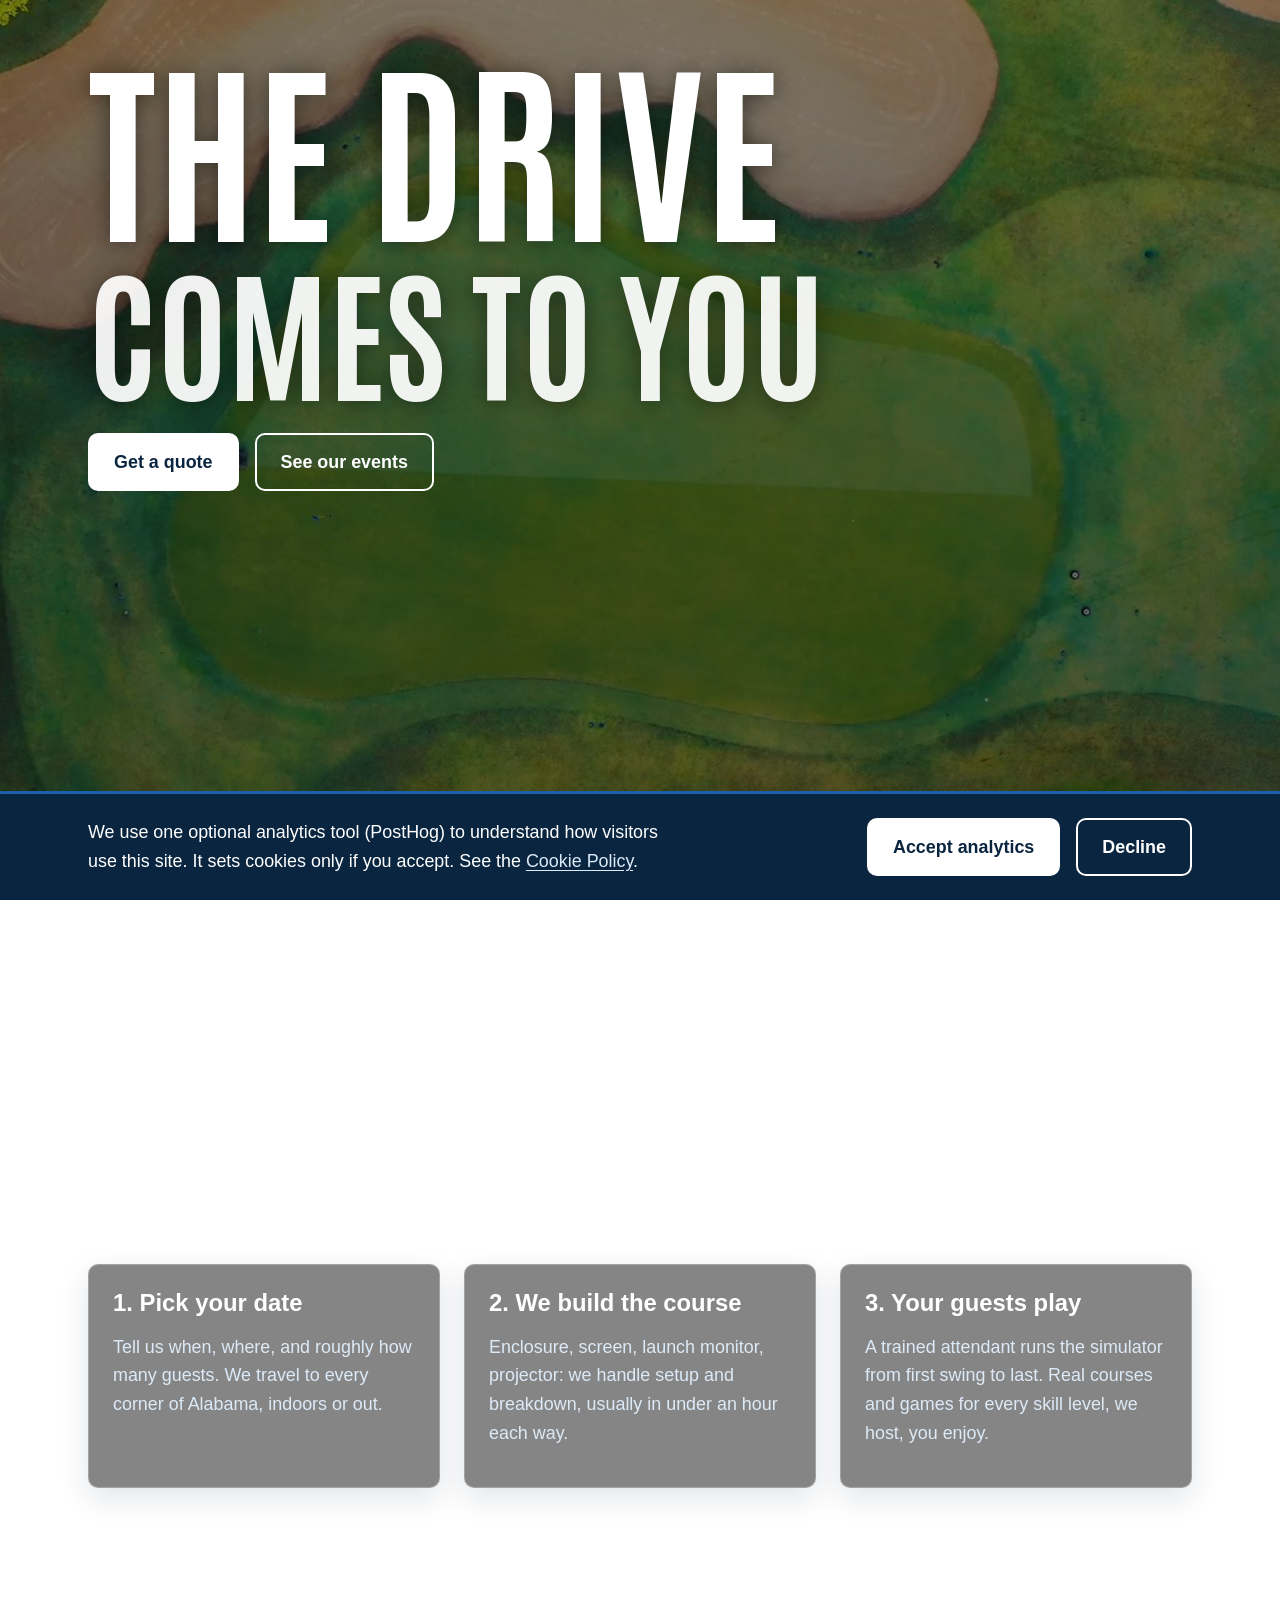
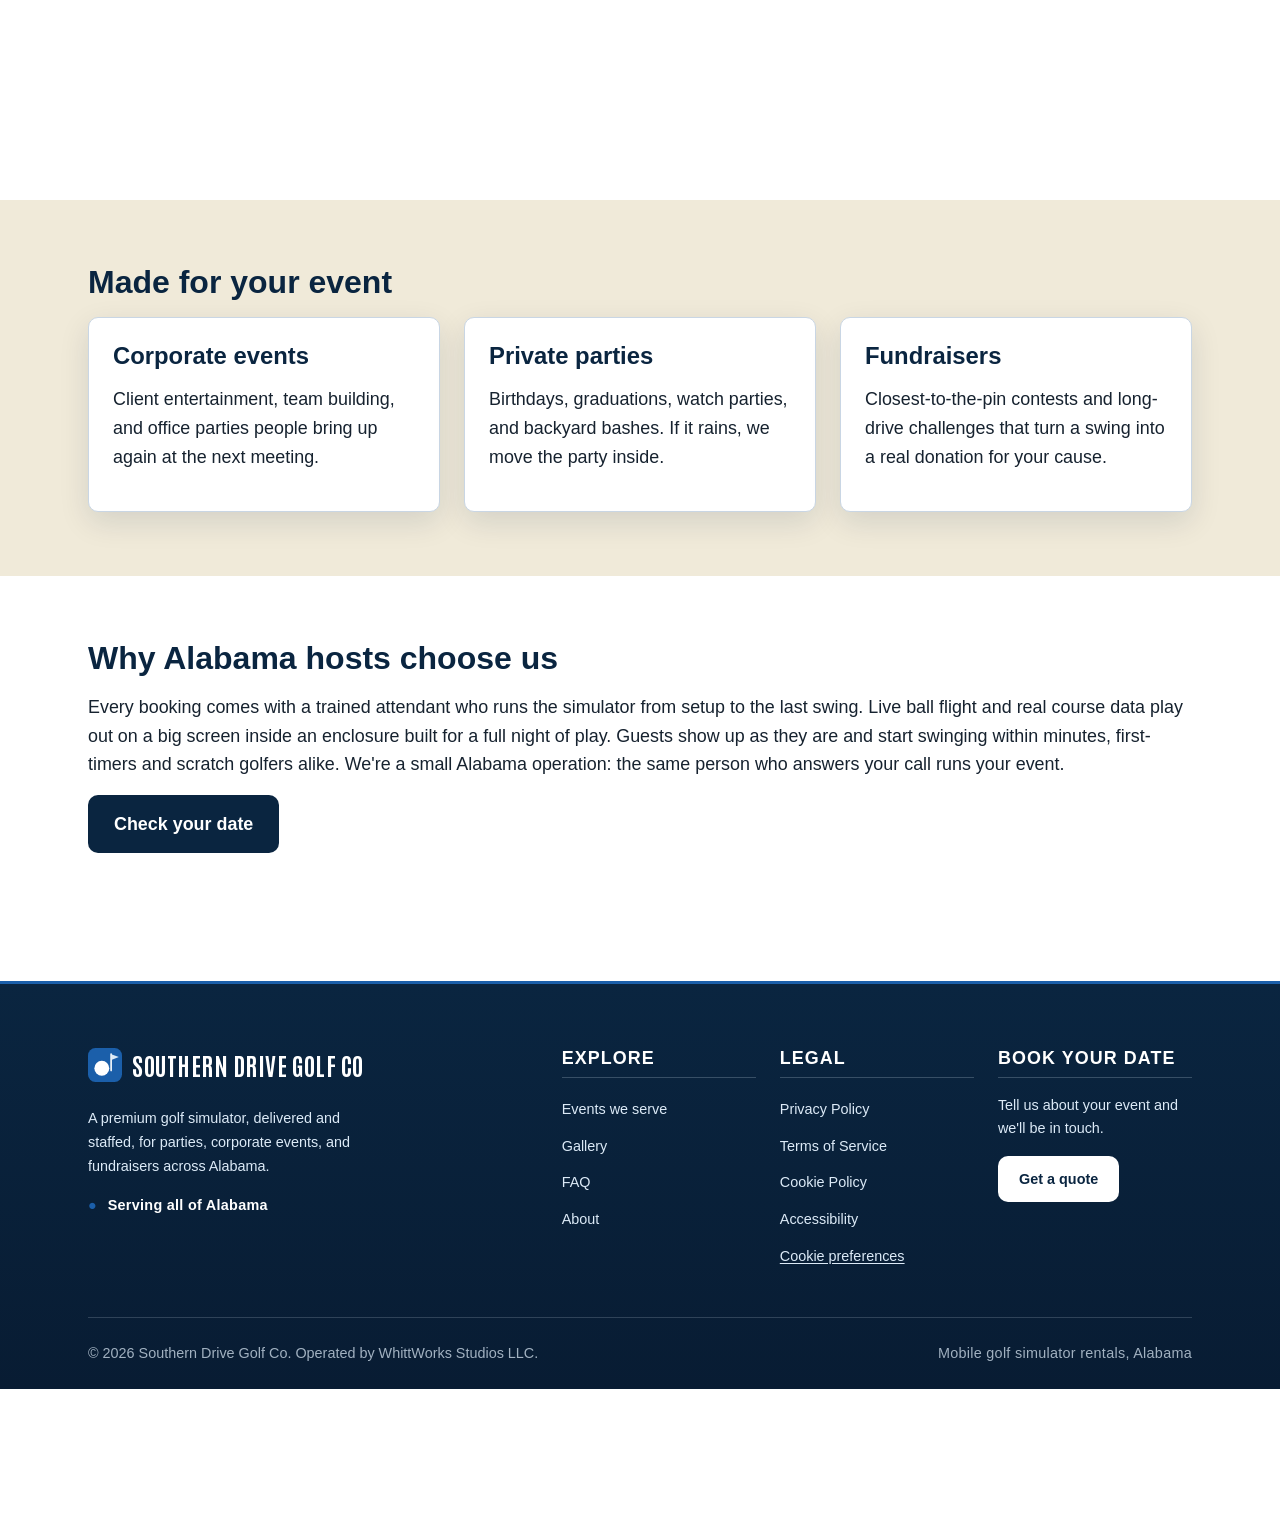
==== commit 91c665cc: "Rewrite legal pages in professional register and fix audit findings Four policies rewritten with num" ====
--- a/site/index.html
+++ b/site/index.html
@@ -156,7 +156,7 @@
           </div>
           <div class="foot-col foot-cta">
             <h2>Book your date</h2>
-            <p>Tell us about your event and we'll reply within one business day.</p>
+            <p>Tell us about your event and we'll be in touch.</p>
             <a class="btn btn-primary" href="quote.html">Get a quote</a>
           </div>
         </nav>
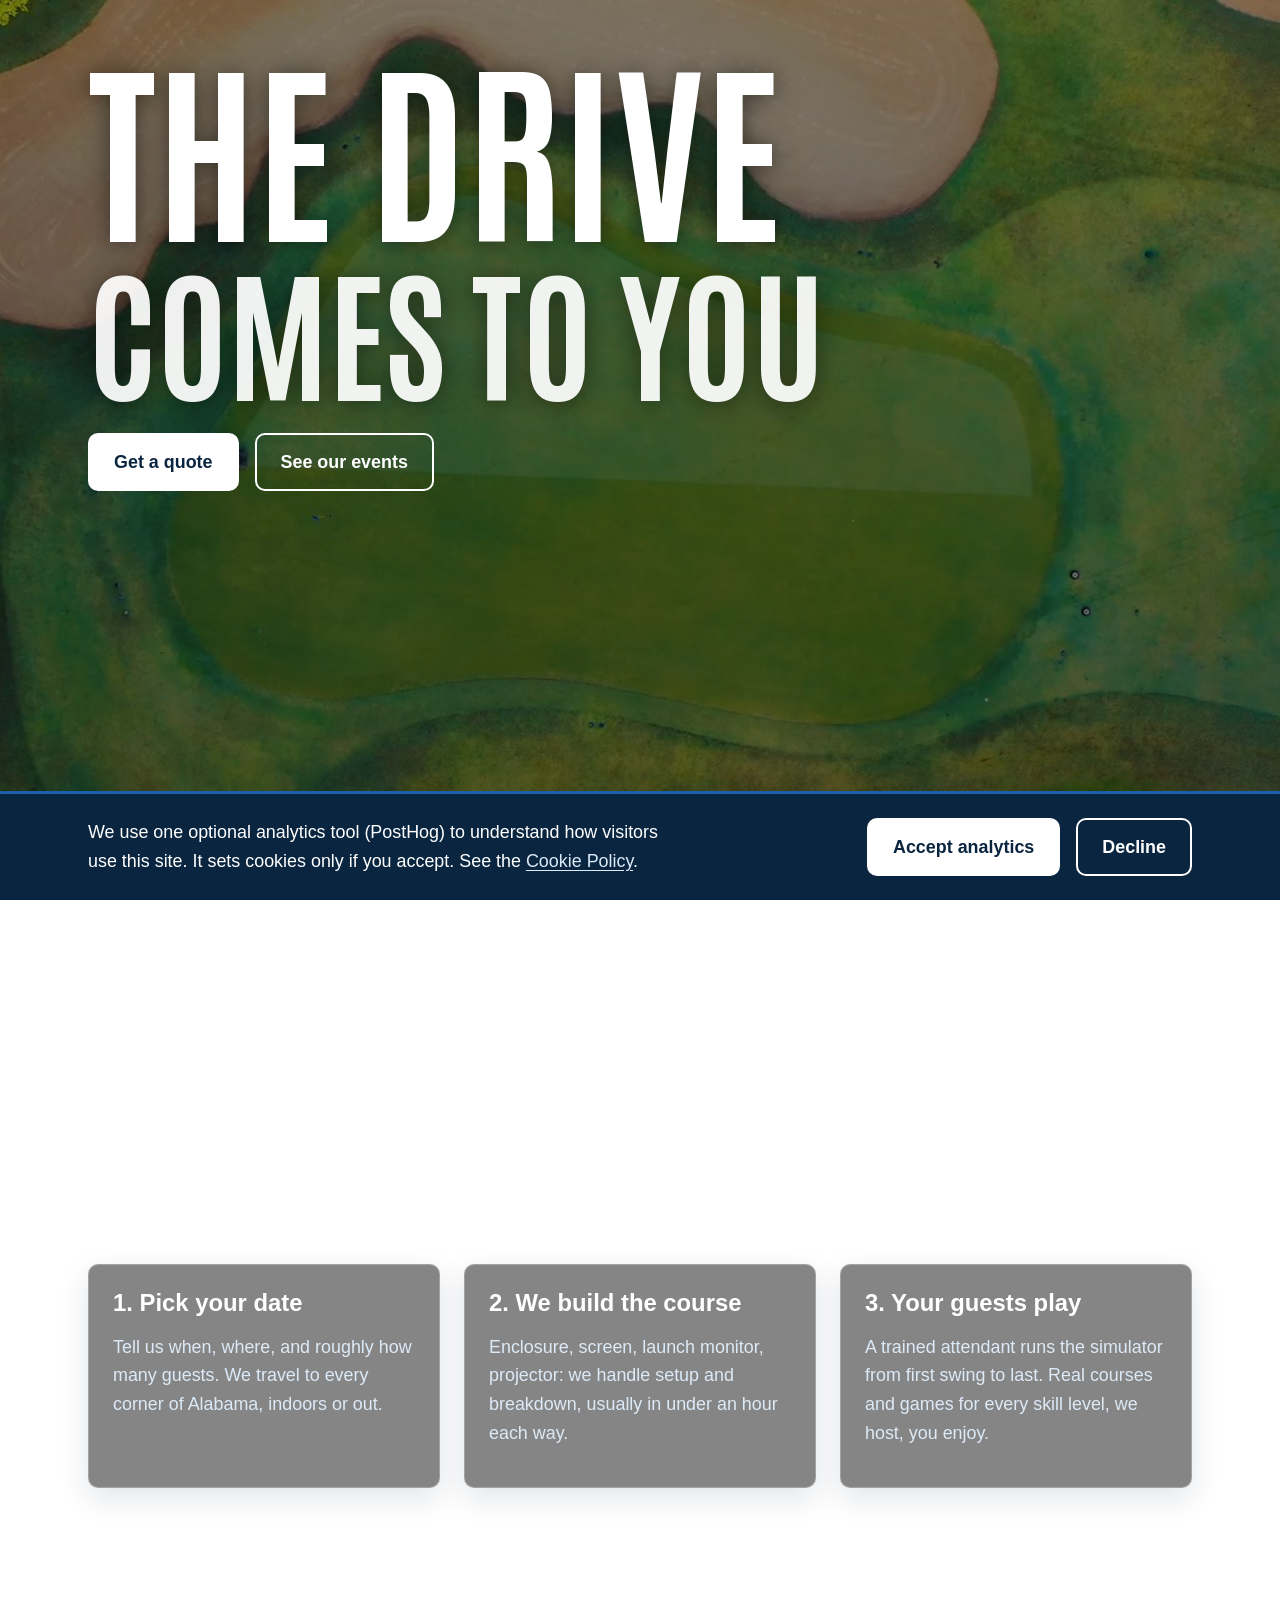
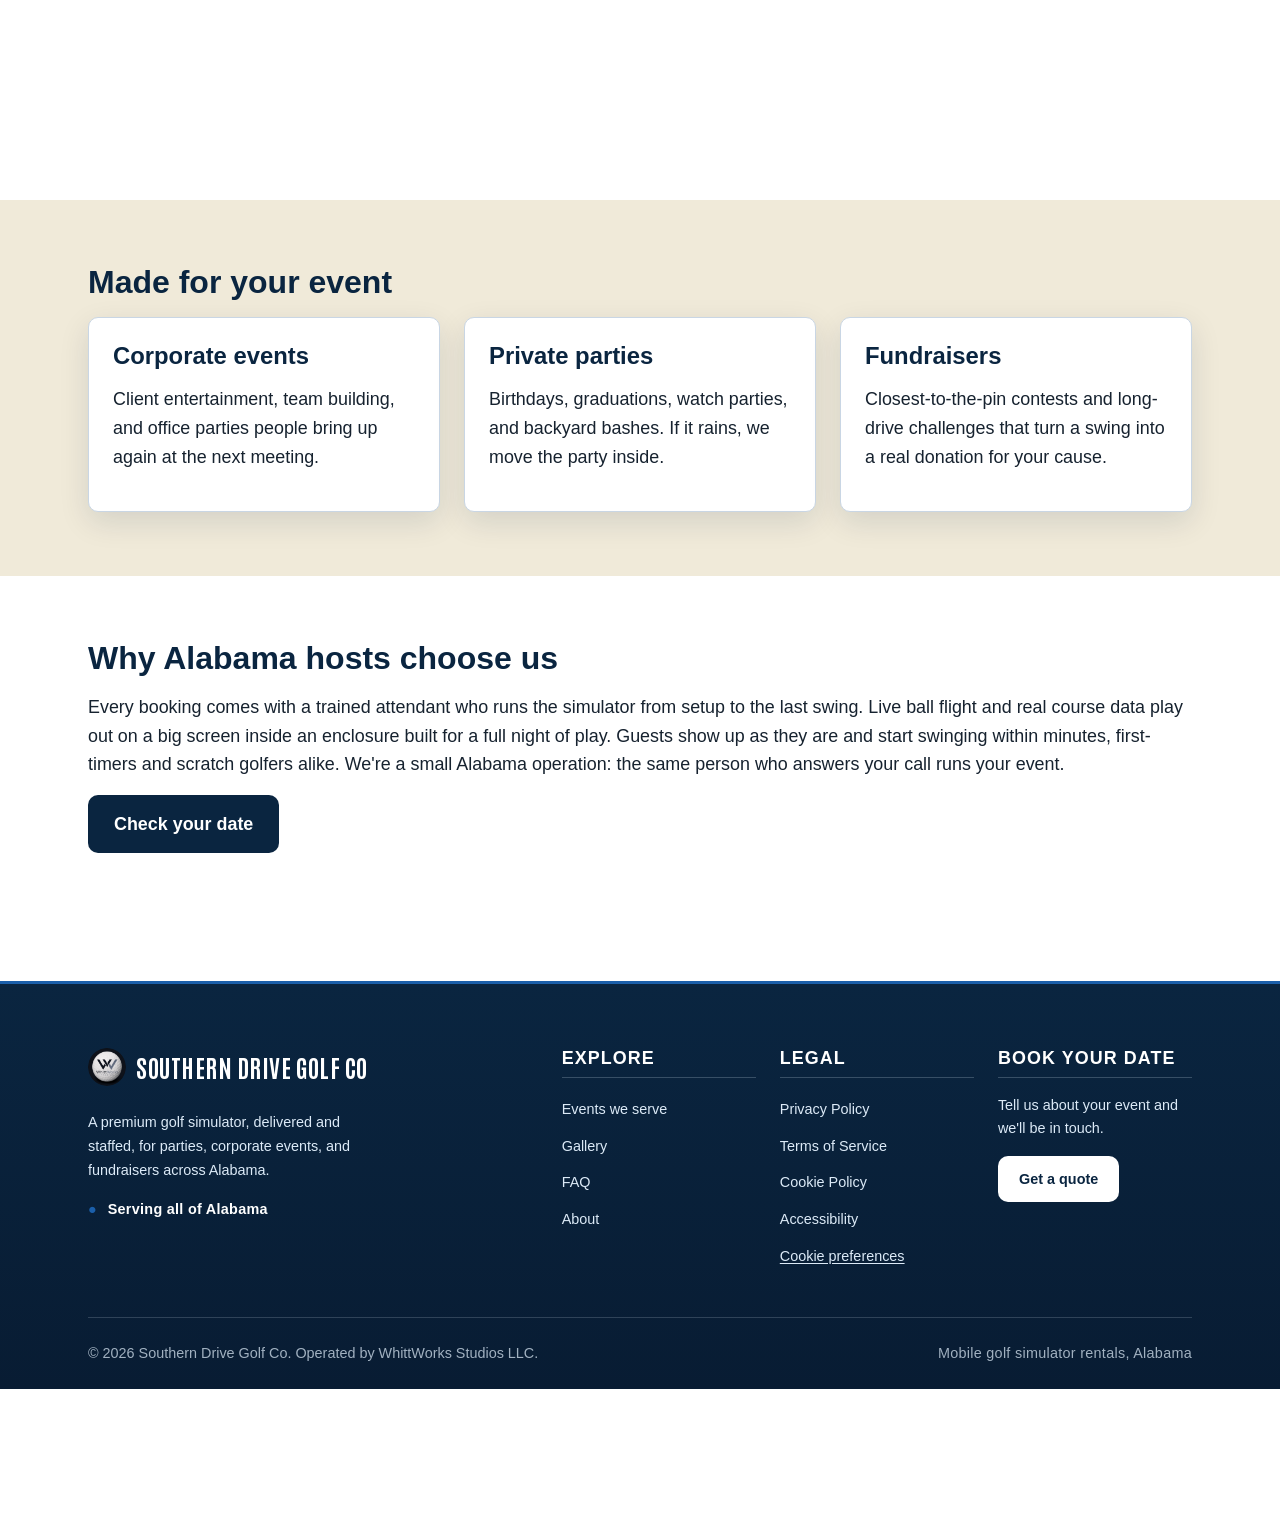
==== commit 89c6a97d: "Use the WhittWorks golf ball badge as the site logo and favicon Masked the artwork to a circle so it" ====
--- a/site/index.html
+++ b/site/index.html
@@ -17,7 +17,9 @@
   <meta property="og:image:alt" content="Aerial view of a manicured golf green ringed by bunkers and water">
   <meta name="twitter:card" content="summary_large_image">
 
-  <link rel="icon" href="favicon.svg" type="image/svg+xml">
+  <link rel="icon" href="favicon.ico" sizes="any">
+  <link rel="icon" href="favicon-32.png" sizes="32x32" type="image/png">
+  <link rel="apple-touch-icon" href="apple-touch-icon.png">
   <meta name="theme-color" content="#0A2540">
 
   <link rel="preload" href="assets/fonts/antonio-bold.woff2" as="font" type="font/woff2" crossorigin>
@@ -30,12 +32,7 @@
   <header class="site-header">
     <div class="wrap">
       <a class="brand" href="index.html">
-        <svg width="30" height="30" viewBox="0 0 64 64" aria-hidden="true" focusable="false">
-          <rect width="64" height="64" rx="14" fill="#123A61"/>
-          <circle cx="26" cy="38" r="14" fill="#FFFFFF"/>
-          <rect x="42" y="10" width="3" height="34" rx="1.5" fill="#FFFFFF"/>
-          <path d="M45 12 L58 17 L45 22 Z" fill="#1B5FAA"/>
-        </svg>
+        <img src="assets/img/logo.png" alt="" width="34" height="34" class="brand-mark" decoding="async">
         Southern Drive Golf Co
       </a>
       <button class="nav-toggle" type="button" aria-expanded="false" aria-controls="primaryNav">Menu</button>
@@ -122,12 +119,7 @@
       <div class="foot-top">
         <div class="foot-brand">
           <a class="foot-logo" href="index.html">
-            <svg width="34" height="34" viewBox="0 0 64 64" aria-hidden="true" focusable="false">
-              <rect width="64" height="64" rx="14" fill="#1B5FAA"/>
-              <circle cx="26" cy="38" r="14" fill="#FFFFFF"/>
-              <rect x="42" y="10" width="3" height="34" rx="1.5" fill="#FFFFFF"/>
-              <path d="M45 12 L58 17 L45 22 Z" fill="#DCEAF7"/>
-            </svg>
+            <img src="assets/img/logo.png" alt="" width="38" height="38" class="brand-mark" loading="lazy" decoding="async">
             <span>Southern Drive Golf Co</span>
           </a>
           <p class="foot-blurb">A premium golf simulator, delivered and staffed, for parties, corporate events, and fundraisers across Alabama.</p>
--- a/site/css/styles.css
+++ b/site/css/styles.css
@@ -246,6 +246,14 @@
 
 .brand svg { flex: none; }
 
+/* Logo badge. The artwork is a dark disc, so it needs no plate behind it
+   on either the white header or the navy footer. */
+.brand-mark {
+  flex: none;
+  border-radius: 50%;
+  display: block;
+}
+
 .nav-toggle {
   display: none;
   background: transparent;
@@ -726,7 +734,7 @@
   color: var(--white);
 }
 
-.foot-logo svg { flex: none; }
+.foot-logo .brand-mark { flex: none; }
 .foot-logo:hover { text-decoration: none; }
 
 .foot-blurb {
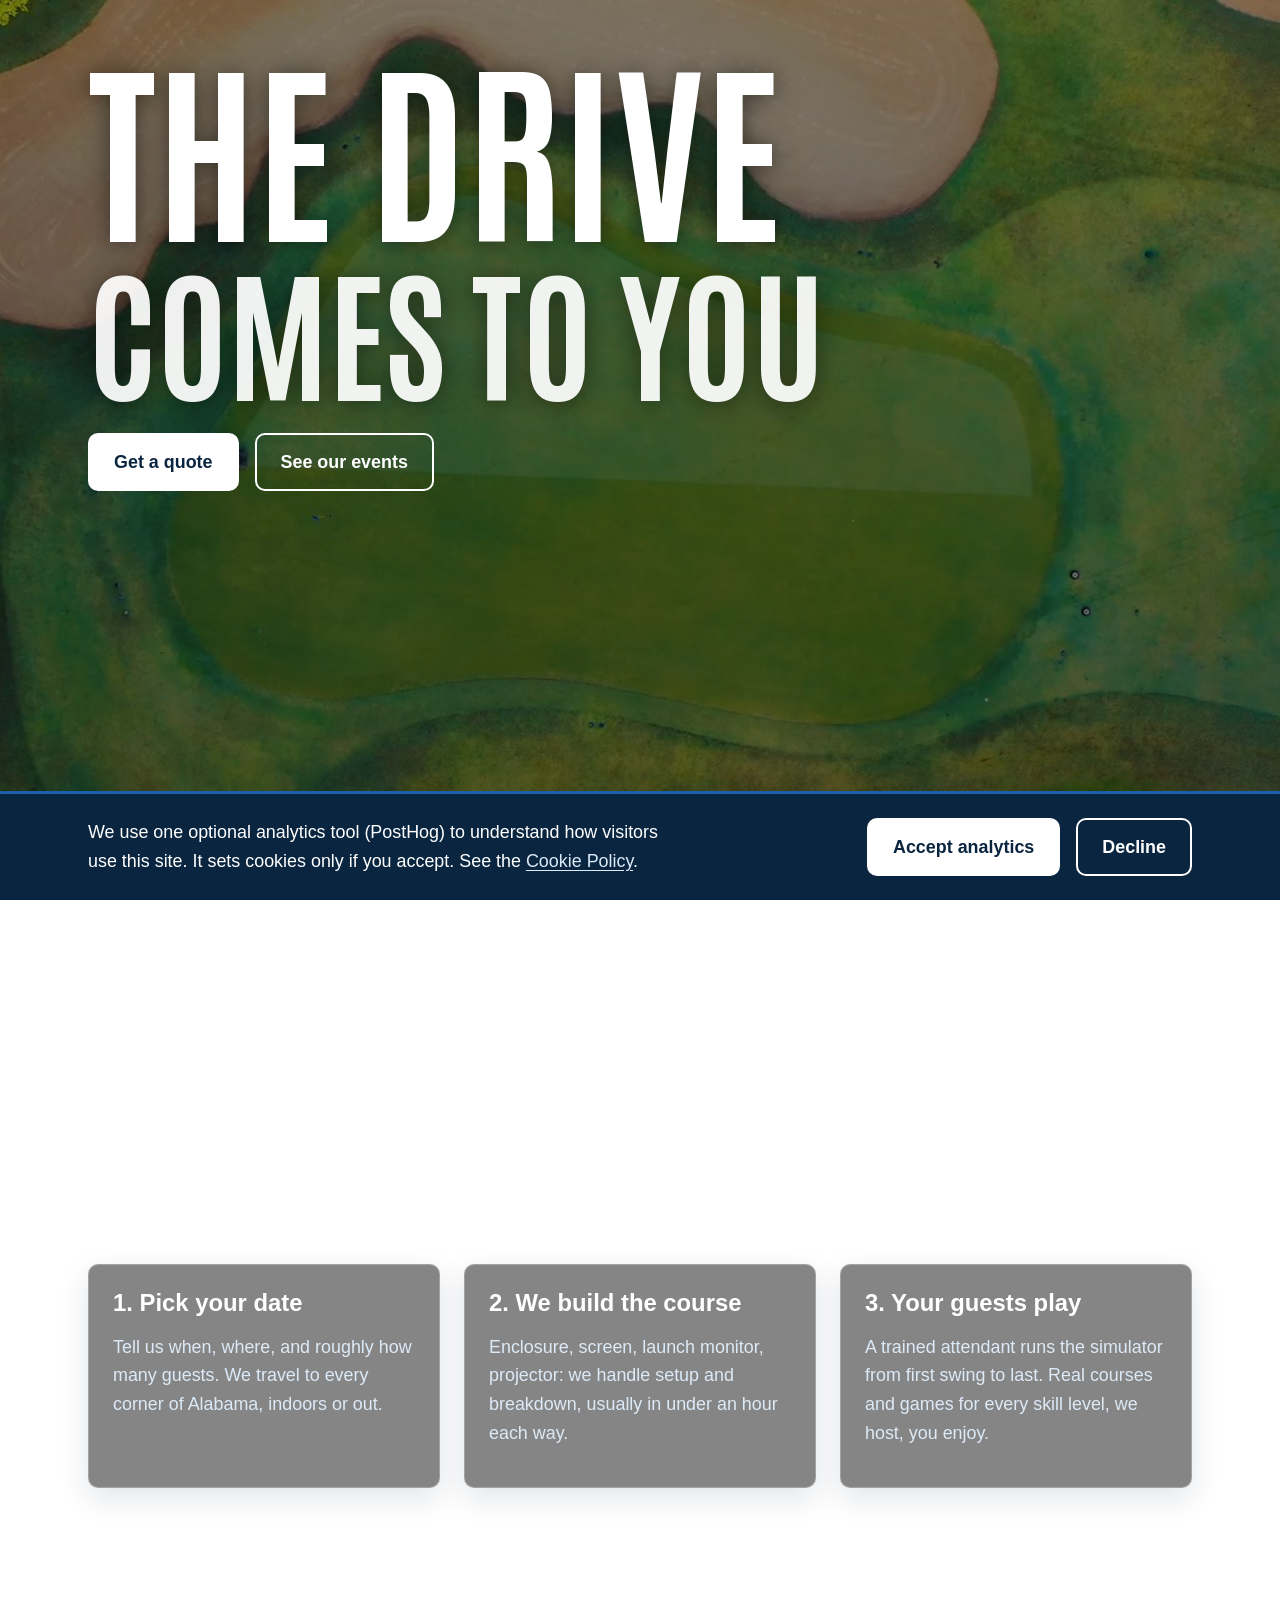
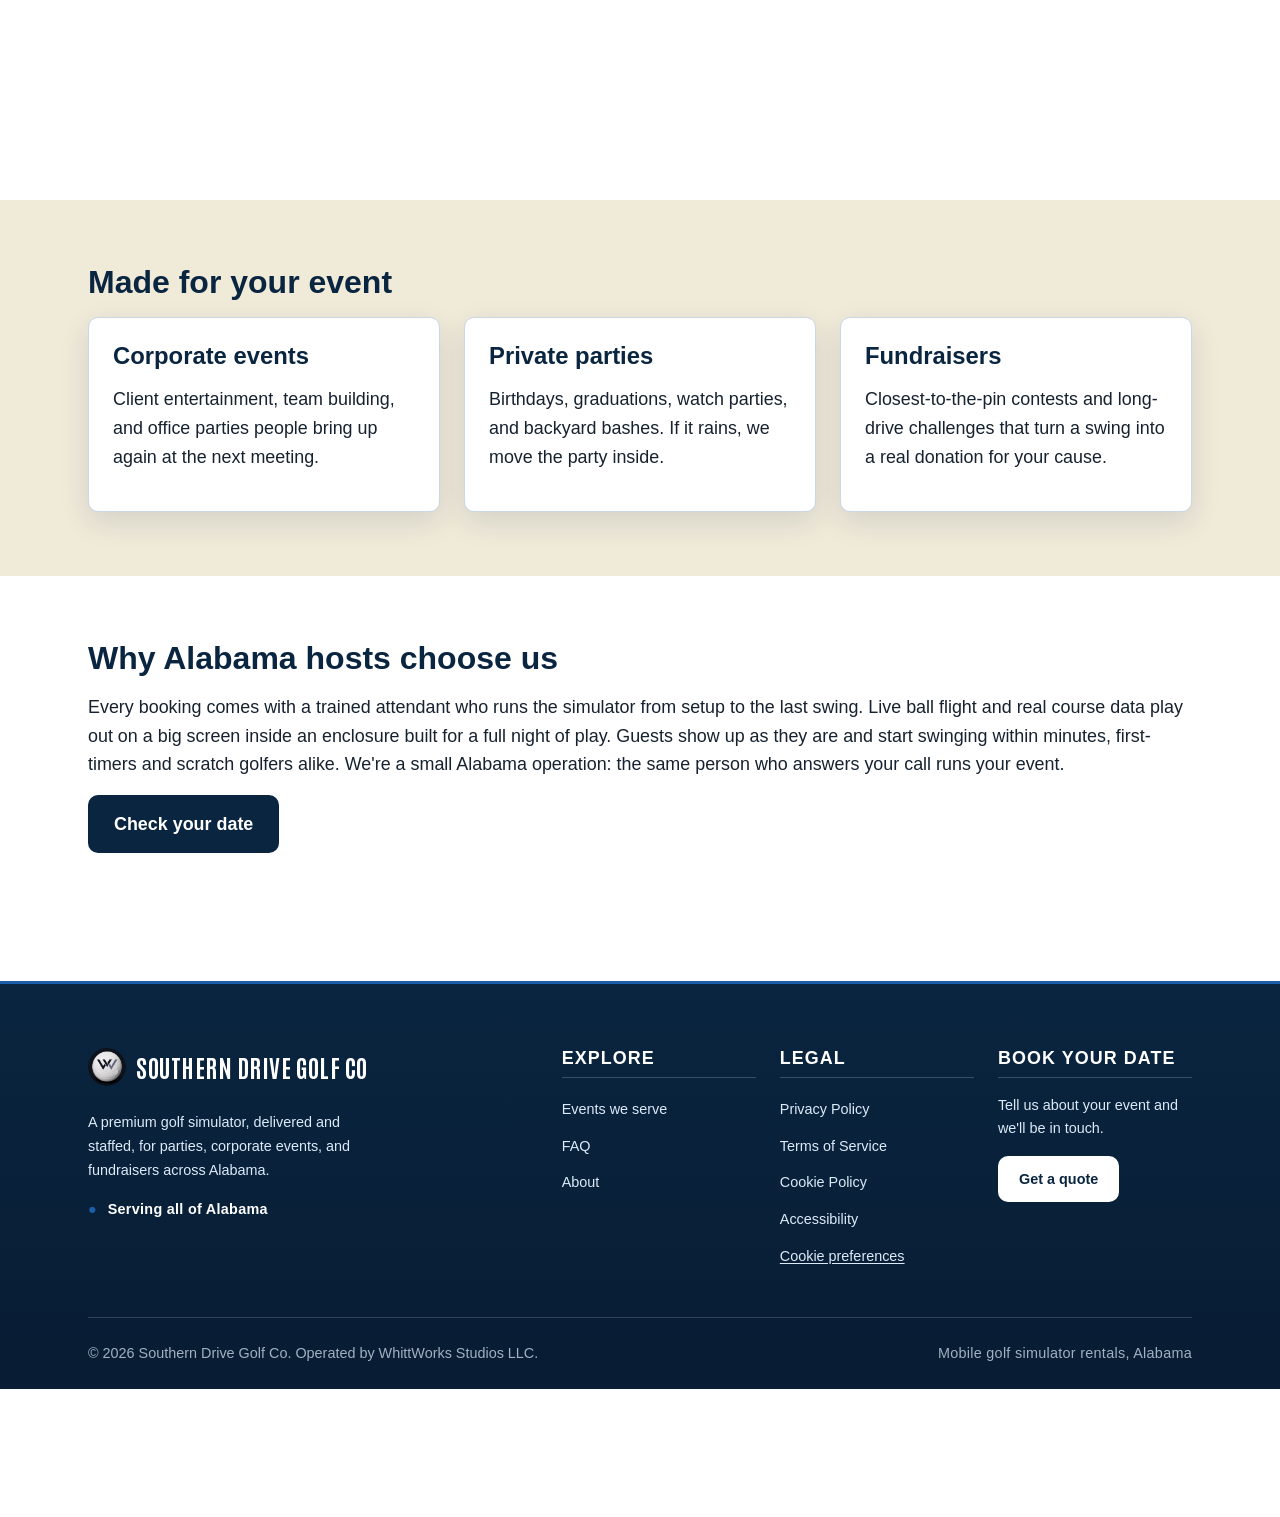
==== commit 36c30315: "Remove the gallery until real event photographs exist Stock images of other people's events imply a " ====
--- a/site/index.html
+++ b/site/index.html
@@ -39,7 +39,6 @@
       <nav id="primaryNav" class="nav-links" aria-label="Main">
         <a href="index.html">Home</a>
         <a href="events.html">Events</a>
-        <a href="gallery.html">Gallery</a>
         <a href="faq.html">FAQ</a>
         <a href="about.html">About</a>
         <a href="quote.html">Get a Quote</a>
@@ -131,7 +130,6 @@
             <h2>Explore</h2>
             <ul>
               <li><a href="events.html">Events we serve</a></li>
-              <li><a href="gallery.html">Gallery</a></li>
               <li><a href="faq.html">FAQ</a></li>
               <li><a href="about.html">About</a></li>
             </ul>
--- a/site/css/styles.css
+++ b/site/css/styles.css
@@ -631,6 +631,32 @@
   padding: 0 var(--space-3) var(--space-2);
 }
 
+/* About: portrait photo beside the copy */
+.about-split {
+  display: grid;
+  grid-template-columns: minmax(0, 0.85fr) minmax(0, 1.15fr);
+  gap: var(--space-4);
+  align-items: start;
+}
+
+.about-photo {
+  width: 100%;
+  height: auto;
+  border-radius: var(--radius);
+  box-shadow: var(--shadow);
+}
+
+.about-copy p:last-child { margin-bottom: 0; }
+
+@media (max-width: 47.9rem) {
+  .about-split {
+    grid-template-columns: 1fr;
+    gap: var(--space-3);
+  }
+
+  .about-photo { max-width: 22rem; }
+}
+
 /* Forms */
 .form-grid {
   display: grid;
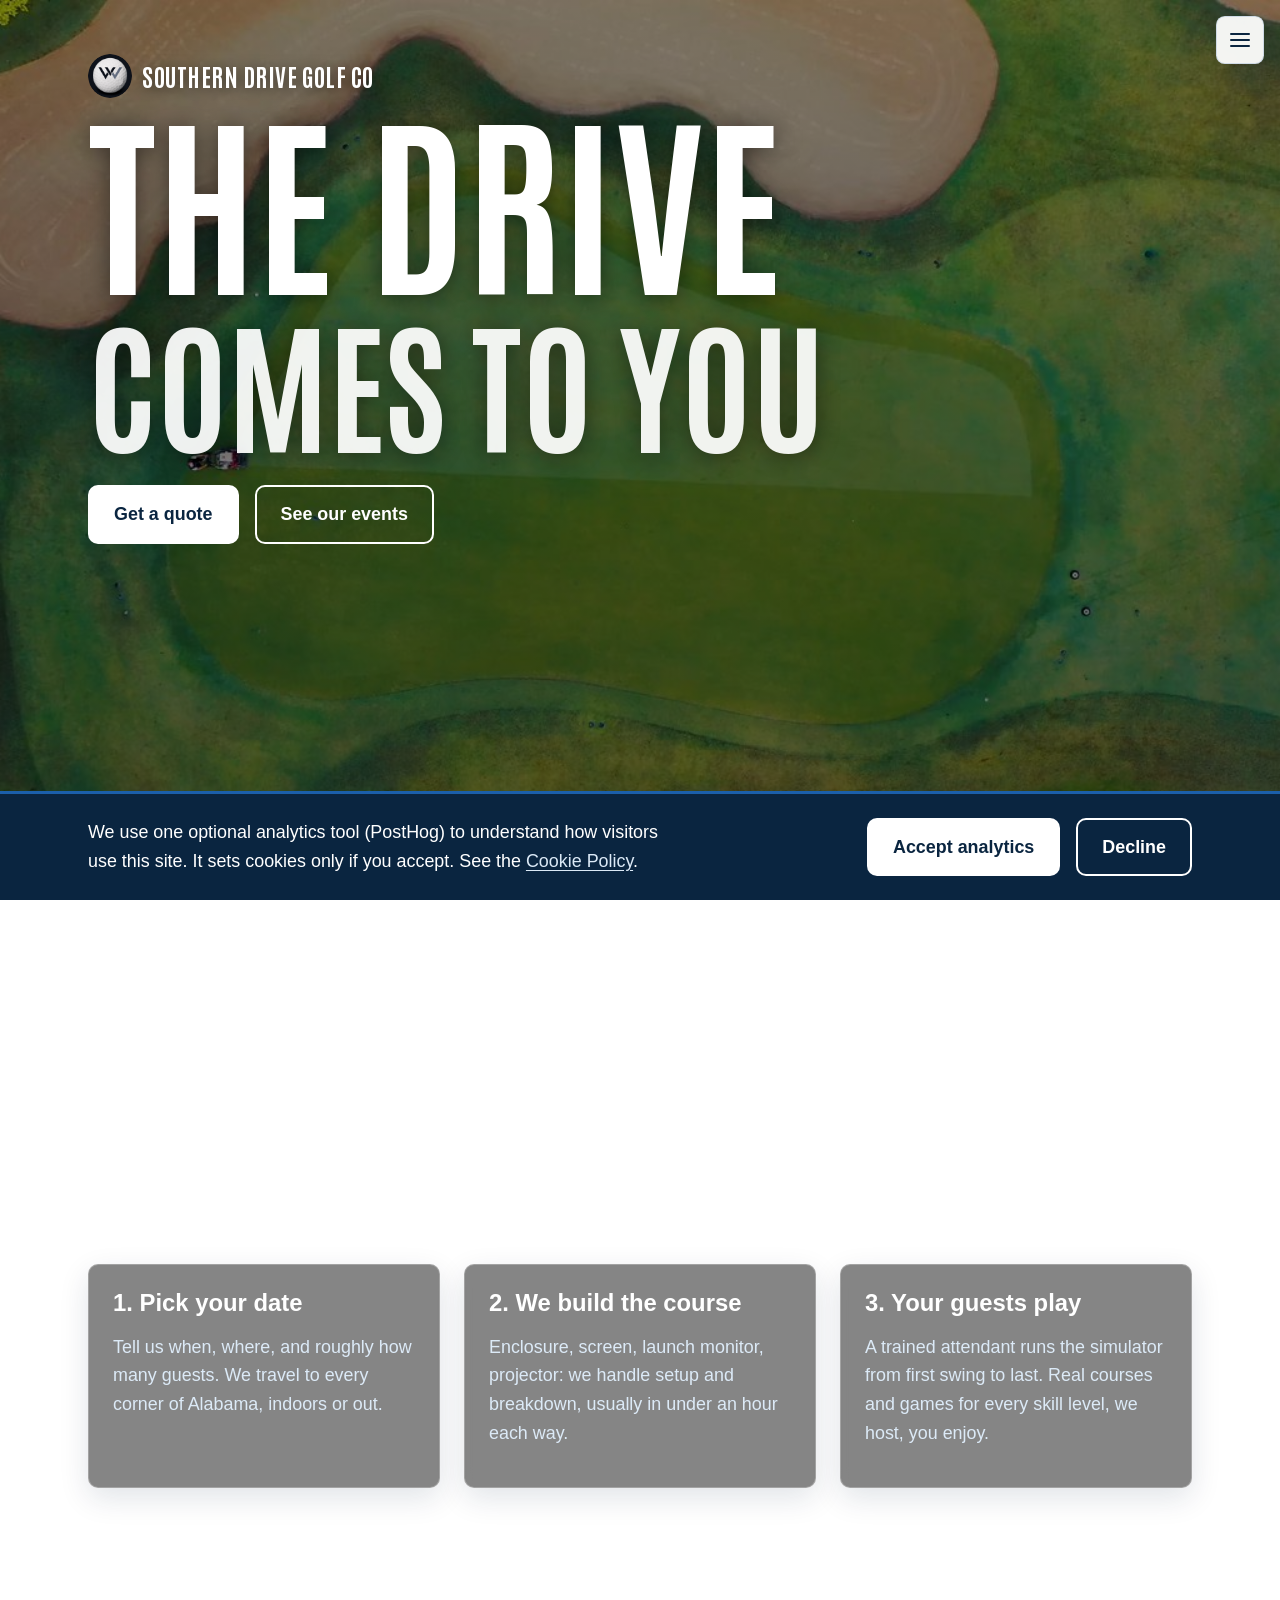
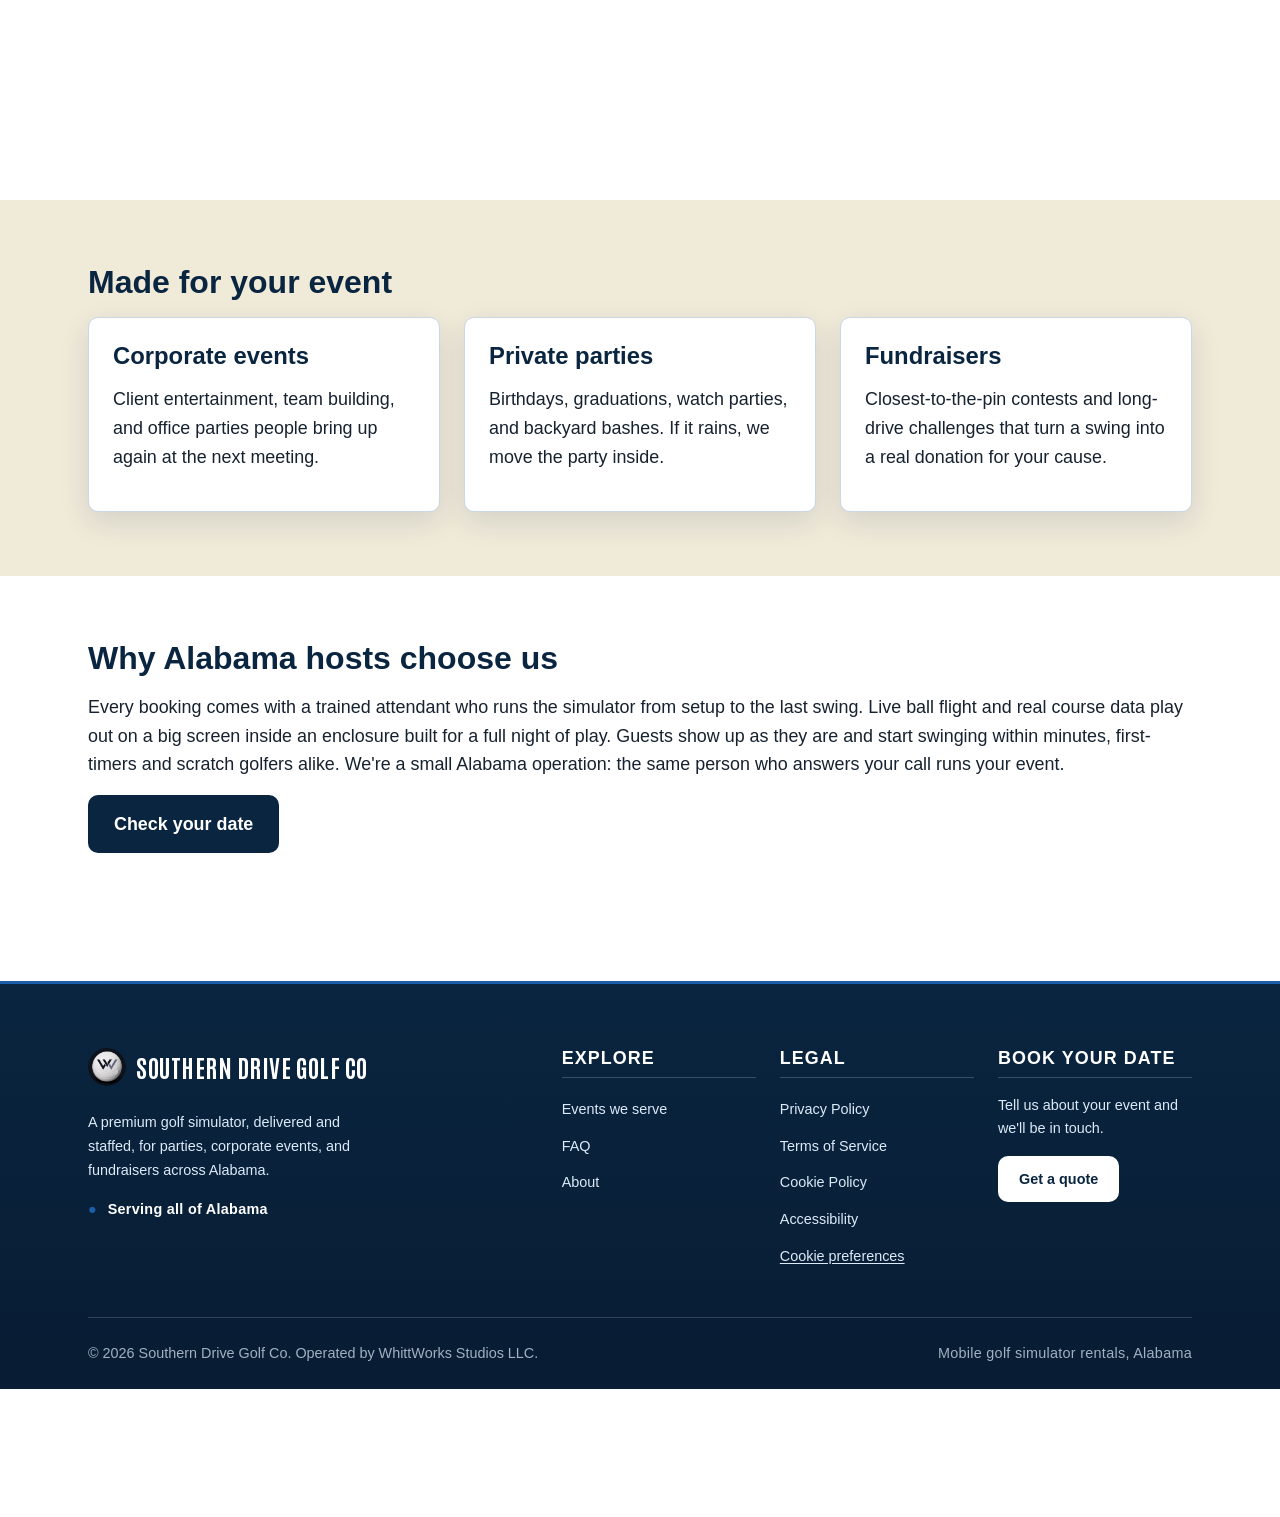
==== commit c44cc9f5: "Replace the floating island header with a corner menu button The island was a full pill carrying the" ====
--- a/site/index.html
+++ b/site/index.html
@@ -30,20 +30,19 @@
   <a class="skip-link" href="#main">Skip to content</a>
 
   <header class="site-header">
-    <div class="wrap">
-      <a class="brand" href="index.html">
-        <img src="assets/img/logo.png" alt="" width="34" height="34" class="brand-mark" decoding="async">
-        Southern Drive Golf Co
-      </a>
-      <button class="nav-toggle" type="button" aria-expanded="false" aria-controls="primaryNav">Menu</button>
-      <nav id="primaryNav" class="nav-links" aria-label="Main">
-        <a href="index.html">Home</a>
+    <details class="nav-menu" id="navMenu">
+      <summary class="nav-toggle">
+        <span class="nav-toggle-bars" aria-hidden="true"></span>
+        <span class="visually-hidden">Menu</span>
+      </summary>
+      <nav class="nav-panel" aria-label="Main">
+        <a href="index.html" aria-current="page">Home</a>
         <a href="events.html">Events</a>
         <a href="faq.html">FAQ</a>
         <a href="about.html">About</a>
         <a href="quote.html">Get a Quote</a>
       </nav>
-    </div>
+    </details>
   </header>
 
   <main id="main" tabindex="-1">
@@ -55,6 +54,10 @@
 
       <section class="hero">
         <div class="wrap">
+          <p class="brand-lockup on-dark">
+            <img src="assets/img/logo.png" alt="" width="44" height="44" class="brand-mark" decoding="async">
+            <span>Southern Drive Golf Co</span>
+          </p>
           <h1><span class="line-lead">The Drive</span><span class="line-follow">Comes To You</span></h1>
           <div class="cta-row">
             <a class="btn btn-primary" href="quote.html">Get a quote</a>
--- a/site/css/styles.css
+++ b/site/css/styles.css
@@ -59,8 +59,8 @@
 
 html {
   scroll-behavior: smooth;
-  /* Keeps anchor and skip-link targets clear of the fixed pill nav */
-  scroll-padding-top: 6rem;
+  /* Keeps anchor and skip-link targets clear of the fixed menu button */
+  scroll-padding-top: 5rem;
 }
 
 body {
@@ -107,8 +107,12 @@
   border-radius: 2px;
 }
 
-/* Dark surfaces need a light indicator to hold 3:1 non-text contrast */
+/* Dark surfaces need a light indicator to hold 3:1 non-text contrast.
+   The blue ring all but disappears against navy or a scrimmed photograph. */
 .hero :focus-visible,
+.page-hero :focus-visible,
+.spec-band :focus-visible,
+.cta-band :focus-visible,
 .site-footer :focus-visible,
 .consent-banner :focus-visible {
   outline-color: var(--white);
@@ -170,166 +174,175 @@
   padding-inline: var(--space-3);
 }
 
-/* Header + nav — a floating "island" pill, not a full-width bar.
-   On the pages with a hero video it's invisible while the video is on
-   screen; scroll past its bottom edge and the island fades in and locks
-   at the top, scroll back up above that line and it hides again (see
-   the bidirectional toggle in app.js). */
+/* Header — one square button pinned to the top right. Opening it drops the
+   menu underneath. Built on <details>/<summary>, so it opens and closes
+   with scripting switched off; the script only adds Escape and click-away.
+   There is no brand in here any more: the mark and wordmark sit in the
+   page itself (see .brand-lockup), which is why this is a button and not
+   a bar. */
 .site-header {
   position: fixed;
   top: 1rem;
-  left: 50%;
+  right: 1rem;
   z-index: 50;
-  width: calc(100% - 2rem);
-  max-width: 64rem;
-  background: rgba(255, 255, 255, 0.92);
+}
+
+/* Every page reserves room for the button. Pages that open on a hero take
+   that space back, because their artwork is meant to reach the top edge. */
+body { padding-top: 4.5rem; }
+body.pinned-video { padding-top: 0; }
+
+.nav-menu { position: relative; }
+
+.nav-toggle {
+  display: flex;
+  align-items: center;
+  justify-content: center;
+  width: 3rem; /* 48px, clear of the 44px touch target floor */
+  height: 3rem;
+  background: rgba(255, 255, 255, 0.94);
+  backdrop-filter: blur(10px);
+  -webkit-backdrop-filter: blur(10px);
+  color: var(--navy-900);
+  border: 1px solid rgba(201, 214, 228, 0.85);
+  border-radius: 0.55rem;
+  box-shadow: var(--shadow);
+  cursor: pointer;
+  list-style: none; /* Firefox draws a disclosure triangle without this */
+}
+
+/* Safari uses its own pseudo-element for the same triangle */
+.nav-toggle::-webkit-details-marker { display: none; }
+.nav-toggle::marker { content: ""; }
+
+.nav-toggle:hover { background: var(--white); }
+
+/* Three bars from one element, so the markup stays a single span */
+.nav-toggle-bars,
+.nav-toggle-bars::before,
+.nav-toggle-bars::after {
+  display: block;
+  width: 1.3rem;
+  height: 2px;
+  background: currentColor;
+  border-radius: 2px;
+}
+
+.nav-toggle-bars {
+  position: relative;
+  transition: background-color 0.18s ease;
+}
+
+.nav-toggle-bars::before,
+.nav-toggle-bars::after {
+  content: "";
+  position: absolute;
+  left: 0;
+  transition: transform 0.18s ease, top 0.18s ease;
+}
+
+.nav-toggle-bars::before { top: -0.4rem; }
+.nav-toggle-bars::after { top: 0.4rem; }
+
+/* Open: the bars fold into an X so the button reads as "close" */
+.nav-menu[open] .nav-toggle-bars { background: transparent; }
+.nav-menu[open] .nav-toggle-bars::before { top: 0; transform: rotate(45deg); }
+.nav-menu[open] .nav-toggle-bars::after { top: 0; transform: rotate(-45deg); }
+
+/* Driven off [open] rather than left to the browser's own hiding of
+   <details> content. Engines disagree on the mechanism — some use
+   display: none on the children, newer Chrome uses content-visibility on
+   ::details-content — and where it is display, this rule's own
+   display: flex would override it and leave the panel showing while
+   closed. Setting both states here is the same behaviour everywhere, and
+   still needs no JavaScript: the browser toggles [open] itself. */
+.nav-panel { display: none; }
+
+.nav-menu[open] .nav-panel {
+  position: absolute;
+  top: calc(100% + 0.6rem);
+  right: 0;
+  display: flex;
+  flex-direction: column;
+  min-width: 13rem;
+  padding: var(--space-1) var(--space-2);
+  background: rgba(255, 255, 255, 0.97);
   backdrop-filter: blur(12px);
   -webkit-backdrop-filter: blur(12px);
-  border: 1px solid rgba(201, 214, 228, 0.7);
-  border-radius: 999px;
+  border: 1px solid var(--line);
+  border-radius: var(--radius);
   box-shadow: var(--shadow);
+}
+
+.nav-panel a {
+  color: var(--navy-800);
+  text-decoration: none;
+  white-space: nowrap;
+  padding: 0.75rem 0.25rem;
+  border-bottom: 1px solid var(--line);
+}
+
+.nav-panel a:last-child { border-bottom: 0; }
+
+.nav-panel a:hover,
+.nav-panel a[aria-current="page"] {
   color: var(--navy-900);
-  opacity: 1;
-  transform: translate(-50%, 0);
-  transition: opacity 0.35s ease, transform 0.35s ease;
-}
-
-/* The header only hides where scripting can bring it back (html.js), so a
-   visitor without JavaScript always keeps working navigation. visibility
-   (not just opacity) takes the hidden links out of the tab order and the
-   accessibility tree, so nobody tabs through invisible controls. */
-html.js body.pinned-video .site-header {
-  opacity: 0;
-  visibility: hidden;
-  transform: translate(-50%, -0.6rem);
-  pointer-events: none;
-  transition: opacity 0.35s ease, transform 0.35s ease, visibility 0s linear 0.35s;
-}
-
-html.js body.pinned-video .site-header.is-revealed {
-  opacity: 1;
-  visibility: visible;
-  transform: translate(-50%, 0);
-  pointer-events: auto;
-  transition: opacity 0.35s ease, transform 0.35s ease, visibility 0s;
-}
-
-/* The pill is fixed, so every page reserves room for it by default. The
-   pinned-video page takes that space back because its hero sits under the
-   pill on purpose. Reserving by default means a browser that fails to
-   apply one rule errs toward too much space, never a covered heading. */
-body {
-  padding-top: 5.5rem;
-}
-
-body.pinned-video {
-  padding-top: 0;
-}
-
-.site-header .wrap {
-  display: flex;
-  align-items: center;
-  justify-content: space-between;
-  gap: var(--space-2);
-  min-height: 3.5rem;
-}
-
-.brand {
-  display: flex;
-  align-items: center;
-  gap: 0.6rem;
-  color: var(--navy-900);
-  text-decoration: none;
-  font-weight: 700;
-  font-size: var(--step-1);
-}
-
-.brand svg { flex: none; }
+  text-decoration: underline;
+  text-underline-offset: 0.2em;
+}
+
+.nav-panel a[aria-current="page"] { font-weight: 700; }
+
+@media (prefers-reduced-motion: reduce) {
+  .nav-toggle-bars,
+  .nav-toggle-bars::before,
+  .nav-toggle-bars::after {
+    transition: none;
+  }
+}
 
 /* Logo badge. The artwork is a dark disc, so it needs no plate behind it
-   on either the white header or the navy footer. */
+   on either a white page or the navy footer. */
 .brand-mark {
   flex: none;
   border-radius: 50%;
   display: block;
 }
 
-.nav-toggle {
-  display: none;
-  background: transparent;
+/* Brand lockup — with the header reduced to a button, the mark and
+   wordmark live in the page. Same display face as the footer signature so
+   the two read as one brand. */
+.brand-lockup {
+  display: inline-flex;
+  align-items: center;
+  gap: 0.65rem;
+  font-family: "Antonio", "Helvetica Neue", Arial, sans-serif;
+  font-weight: 700;
+  text-transform: uppercase;
+  letter-spacing: 0.02em;
+  line-height: 1.1;
+  font-size: var(--step-1);
   color: var(--navy-900);
-  border: 2px solid var(--navy-900);
-  border-radius: var(--radius);
-  padding: 0.45rem 0.8rem;
-  font: inherit;
-  cursor: pointer;
-}
-
-.nav-links {
-  display: flex;
-  flex-wrap: wrap;
-  gap: var(--space-2);
-}
-
-.nav-links a {
-  color: var(--navy-800);
   text-decoration: none;
-  padding: 0.35rem 0.15rem;
-  border-bottom: 2px solid transparent;
-}
-
-.nav-links a:hover,
-.nav-links a[aria-current="page"] {
-  border-bottom-color: var(--blue-600);
+  margin: 0;
+}
+
+.brand-lockup:hover {
   color: var(--navy-900);
-}
-
-@media (max-width: 47.9rem) {
-  .nav-toggle { display: inline-block; }
-
-  /* Keep the brand on one line so the pill never outgrows the space
-     reserved for it at narrow widths */
-  .brand {
-    font-size: var(--step-0);
-    white-space: nowrap;
-  }
-
-  /* On phones the island stays put at all times: it floats over the video
-     rather than waiting for the scroll past it. */
-  html.js body.pinned-video .site-header,
-  html.js body.pinned-video .site-header.is-revealed {
-    opacity: 1;
-    visibility: visible;
-    transform: translate(-50%, 0);
-    pointer-events: auto;
-  }
-
-
-  .nav-links {
-    display: none;
-    position: absolute;
-    top: 100%;
-    left: 0;
-    right: 0;
-    margin-top: 0.6rem;
-    flex-direction: column;
-    gap: 0;
-    background: rgba(255, 255, 255, 0.97);
-    backdrop-filter: blur(12px);
-    -webkit-backdrop-filter: blur(12px);
-    padding: var(--space-2) var(--space-3) var(--space-3);
-    border: 1px solid var(--line);
-    border-radius: var(--radius);
-    box-shadow: var(--shadow);
-  }
-
-  .nav-links.is-open { display: flex; }
-
-  .nav-links a {
-    padding: 0.75rem 0;
-    border-bottom: 1px solid var(--line);
-  }
-}
+  text-decoration: underline;
+  text-underline-offset: 0.22em;
+}
+
+/* Over a photograph: white, carrying the same shadow as the hero type */
+.brand-lockup.on-dark {
+  color: var(--white);
+  text-shadow: 0 2px 14px rgba(0, 0, 0, 0.5);
+}
+
+.brand-lockup.on-dark:hover { color: var(--white); }
+
+/* Interior pages wear it as a masthead line above the heading */
+.page-masthead { margin-bottom: var(--space-4); }
 
 /* Pinned video backdrop — the footage is locked to the viewport while the
    hero slogan and the How-it-works section scroll over it. Everything
@@ -381,8 +394,8 @@
 /* Hero — real golf footage with a legibility overlay, not a color wash.
    The photo background on .video-pin-sticky doubles as the no-JS /
    reduced-motion / slow-network fallback. */
-/* Phones keep the island on screen at all times, so the slogan starts
-   below it. Declared after the base .hero rule so it actually wins. */
+/* Phones give the brand lockup more room below the menu button before the
+   slogan starts. Declared after the base .hero rule so it actually wins. */
 @media (max-width: 47.9rem) {
   .video-pin > .hero {
     padding-top: 7.5rem;
@@ -657,6 +670,289 @@
   .about-photo { max-width: 22rem; }
 }
 
+/* Interior page hero — a photo band for pages that need more presence than
+   a bare heading. The menu button is fixed, so this page gives back the top
+   padding every other page reserves and clears the button itself instead. */
+body.has-page-hero { padding-top: 0; }
+
+.page-hero {
+  position: relative;
+  display: flex;
+  align-items: stretch;
+  min-height: 30rem;
+  padding-top: 6.5rem; /* clears the fixed menu button */
+  padding-bottom: var(--space-4);
+  color: var(--white);
+  background-color: var(--navy-950); /* holds the frame while the photo loads */
+  overflow: hidden;
+}
+
+.page-hero-img {
+  position: absolute;
+  inset: 0;
+  width: 100%;
+  height: 100%;
+  object-fit: cover;
+  z-index: 0;
+}
+
+/* Neutral black, for the same reason as the home hero: a blue scrim washes
+   the grass out.
+
+   Close to even rather than a light-topped ramp. Type now runs from the
+   brand lockup at 26% of the band down to the button near the bottom, so
+   there is no quiet strip to keep bright — and the 768px crop puts bright
+   sky behind the lockup, where a light top measured 3.15:1. Darkening the
+   whole frame is the honest trade: the photograph is a backdrop to a band
+   that is mostly words. */
+.page-hero-scrim {
+  position: absolute;
+  inset: 0;
+  z-index: 1;
+  background: linear-gradient(180deg,
+    rgba(0, 0, 0, 0.58) 0%,
+    rgba(0, 0, 0, 0.62) 30%,
+    rgba(0, 0, 0, 0.74) 100%);
+}
+
+/* Brand at the top of the frame, headline at the bottom, photograph
+   between them. Bottom-aligning the whole stack instead would bunch the
+   lockup, the eyebrow and the heading into one clump. */
+.page-hero > .wrap {
+  position: relative;
+  z-index: 2;
+  width: 100%;
+  display: flex;
+  flex-direction: column;
+  justify-content: space-between;
+  gap: var(--space-4);
+}
+
+.page-hero .brand-lockup { align-self: flex-start; }
+
+.page-hero h1 {
+  color: var(--white);
+  margin-bottom: var(--space-2);
+  text-shadow: 0 2px 18px rgba(0, 0, 0, 0.45);
+}
+
+.page-hero .lead-in {
+  color: rgba(255, 255, 255, 0.94);
+  margin-bottom: var(--space-3);
+}
+
+.eyebrow {
+  font-size: var(--step--1);
+  font-weight: 700;
+  text-transform: uppercase;
+  letter-spacing: 0.12em;
+  color: var(--blue-700);
+  margin-bottom: var(--space-1);
+}
+
+.page-hero .eyebrow { color: var(--blue-100); }
+
+@media (max-width: 47.9rem) {
+  .page-hero {
+    min-height: 0;
+    padding-top: 8rem;
+  }
+
+  /* The narrow crop puts sky rather than turf behind the type, and sky is
+     bright enough to drop the eyebrow to 2.75:1. Measured, not guessed:
+     this gradient is what carries every run past 4.5:1 at 390px wide. */
+  .page-hero-scrim {
+    background: linear-gradient(180deg,
+      rgba(0, 0, 0, 0.30) 0%,
+      rgba(0, 0, 0, 0.62) 30%,
+      rgba(0, 0, 0, 0.78) 100%);
+  }
+}
+
+/* Feature blocks — photo beside copy, alternating sides down the page.
+   The photo stretches to whatever height the copy needs instead of
+   carrying a fixed aspect ratio: a fixed ratio leaves a tall photo next
+   to short copy, and the dead space either side reads as a mistake.
+   Every source is framed loosely enough to survive the live crop. */
+.feature {
+  display: grid;
+  grid-template-columns: minmax(0, 1fr) minmax(0, 1.15fr);
+  gap: var(--space-4);
+  align-items: stretch;
+  margin-bottom: var(--space-5);
+}
+
+.feature:last-child { margin-bottom: 0; }
+
+/* Flipped blocks move the columns rather than reversing the source, so the
+   reading order stays the same for screen readers either way. The track
+   widths swap with them: leave them alone and the photo lands in the wider
+   column, which makes every other photo visibly bigger than its neighbours. */
+.feature.is-flipped {
+  grid-template-columns: minmax(0, 1.15fr) minmax(0, 1fr);
+}
+
+.feature.is-flipped .feature-media {
+  grid-column: 2;
+  grid-row: 1;
+}
+
+.feature.is-flipped .feature-copy {
+  grid-column: 1;
+  grid-row: 1;
+}
+
+/* Short copy would otherwise collapse the row to a letterbox strip */
+.feature-media { min-height: 21rem; }
+
+.feature-photo {
+  display: block;
+  width: 100%;
+  height: 100%;
+  object-fit: cover;
+  border-radius: var(--radius);
+  box-shadow: var(--shadow);
+}
+
+.feature-copy h3 {
+  margin-top: 0;
+  font-size: var(--step-2);
+}
+
+.feature-copy p:last-of-type { margin-bottom: 0; }
+
+.feature-for {
+  margin: var(--space-3) 0 0;
+  padding-top: var(--space-2);
+  border-top: 1px solid var(--line);
+  font-size: var(--step--1);
+  color: var(--ink-soft);
+}
+
+.feature-for strong {
+  color: var(--navy-900);
+  text-transform: uppercase;
+  letter-spacing: 0.08em;
+}
+
+@media (max-width: 47.9rem) {
+  .feature,
+  .feature.is-flipped {
+    grid-template-columns: 1fr;
+    gap: var(--space-3);
+    margin-bottom: var(--space-4);
+  }
+
+  /* Single column: send every photo back above its copy */
+  .feature.is-flipped .feature-media,
+  .feature.is-flipped .feature-copy {
+    grid-column: 1;
+    grid-row: auto;
+  }
+}
+
+/* Spec band — the four logistics questions every host asks, answered
+   before they have to dig through the FAQ. */
+main > .section.spec-band {
+  background-color: var(--navy-900);
+  color: var(--white);
+}
+
+.spec-band h2 { color: var(--white); }
+.spec-band .lead-in { color: var(--blue-100); }
+.spec-band .eyebrow { color: var(--blue-100); }
+
+.spec-band a {
+  color: var(--white);
+  text-decoration-color: var(--blue-600);
+}
+
+.spec-grid {
+  display: grid;
+  grid-template-columns: repeat(auto-fit, minmax(13rem, 1fr));
+  gap: var(--space-3);
+  margin: var(--space-4) 0 var(--space-3);
+}
+
+.spec {
+  border-top: 3px solid var(--blue-600);
+  padding-top: var(--space-2);
+}
+
+.spec dt {
+  font-size: var(--step--1);
+  font-weight: 700;
+  text-transform: uppercase;
+  letter-spacing: 0.1em;
+  color: var(--blue-100);
+  margin-bottom: 0.4rem;
+}
+
+.spec dd {
+  margin: 0;
+  font-size: var(--step-1);
+  font-weight: 700;
+  line-height: 1.25;
+}
+
+.spec dd .spec-note {
+  display: block;
+  margin-top: 0.45rem;
+  font-size: var(--step--1);
+  font-weight: 400;
+  line-height: 1.5;
+  color: var(--blue-100);
+}
+
+/* Closing call to action over a photo. The band sits directly above the
+   navy footer, so the photograph has to stay visible: wash it out and the
+   two merge into one flat slab. The copy runs along the left over the
+   frame's dark half, leaving the ball its own space on the right. */
+main > .section.cta-band {
+  position: relative;
+  overflow: hidden;
+  color: var(--white);
+  background-color: var(--navy-950);
+}
+
+/* Undo the extra floor padding the last section carries on the video page */
+main > .section.cta-band:last-of-type {
+  padding-block: calc(var(--space-5) * 1.15);
+}
+
+.cta-band-img {
+  position: absolute;
+  inset: 0;
+  width: 100%;
+  height: 100%;
+  object-fit: cover;
+  z-index: 0;
+}
+
+/* Heaviest where the copy sits, lightest over the ball. A flat scrim would
+   have to be dark enough for the brightest pixel and would kill the shot. */
+.cta-band-scrim {
+  position: absolute;
+  inset: 0;
+  z-index: 1;
+  background: linear-gradient(100deg,
+    rgba(8, 28, 51, 0.90) 0%,
+    rgba(8, 28, 51, 0.78) 50%,
+    rgba(8, 28, 51, 0.52) 100%);
+}
+
+.cta-band > .wrap {
+  position: relative;
+  z-index: 2;
+}
+
+.cta-band h2 { color: var(--white); }
+
+.cta-band p {
+  color: var(--blue-100);
+  max-width: 42ch;
+}
+
 /* Forms */
 .form-grid {
   display: grid;
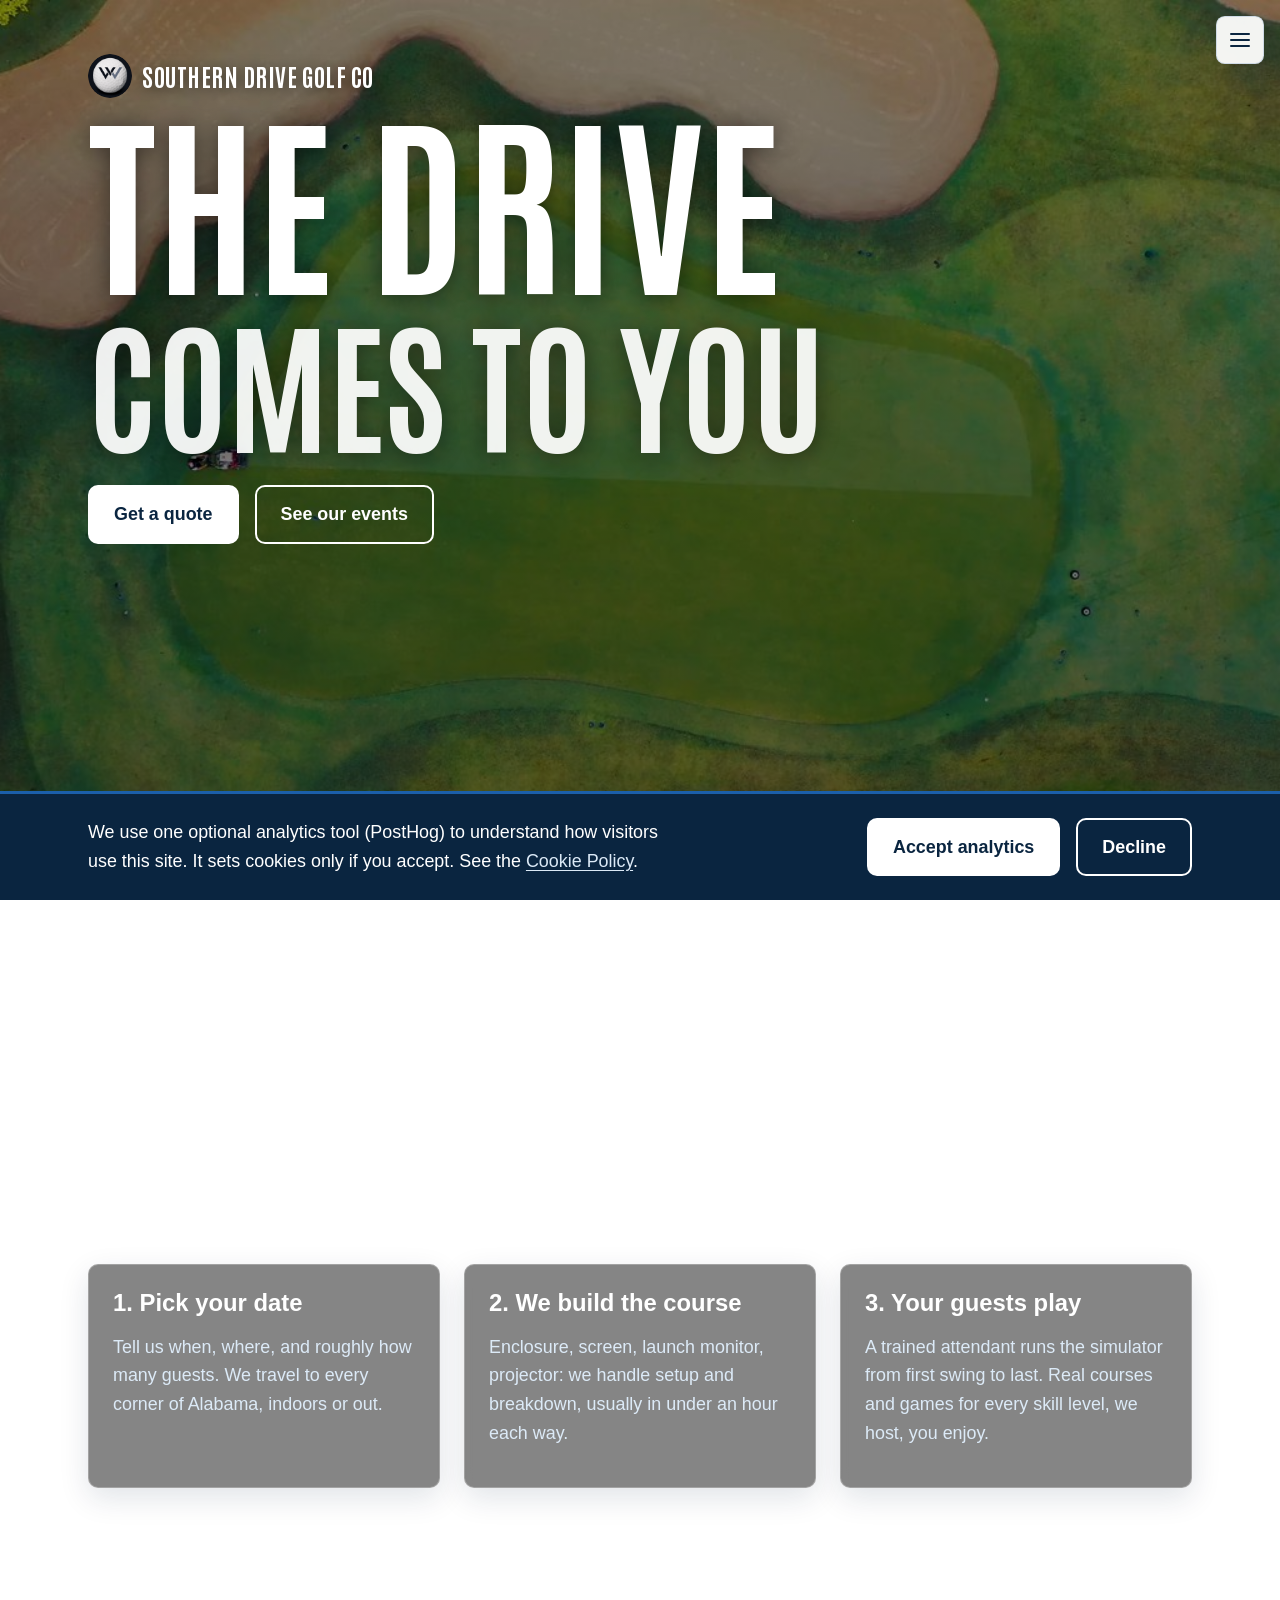
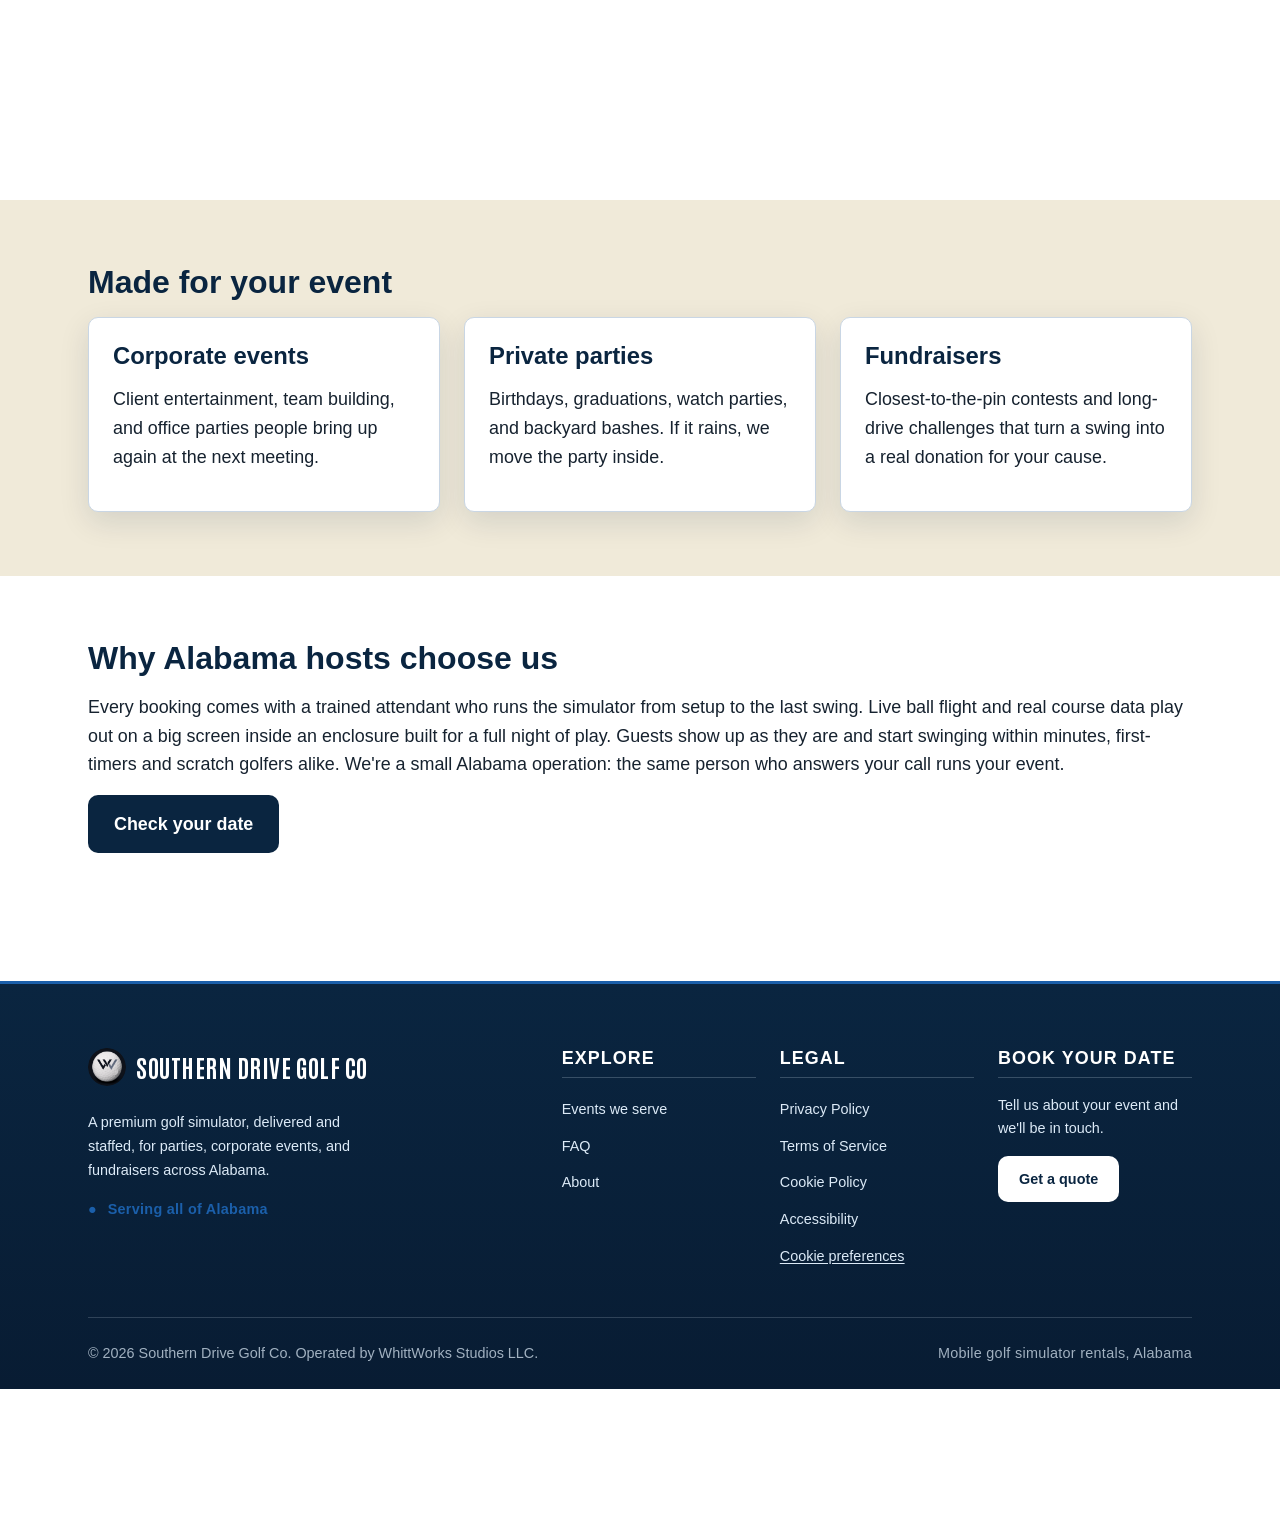
==== commit 0f5b2ae3: "Let the owner edit the site's wording on the page itself Adds in-place editing. The owner opens any " ====
--- a/site/index.html
+++ b/site/index.html
@@ -36,11 +36,11 @@
         <span class="visually-hidden">Menu</span>
       </summary>
       <nav class="nav-panel" aria-label="Main">
-        <a href="index.html" aria-current="page">Home</a>
-        <a href="events.html">Events</a>
-        <a href="faq.html">FAQ</a>
-        <a href="about.html">About</a>
-        <a href="quote.html">Get a Quote</a>
+        <a href="index.html" aria-current="page" data-copy="site.a-home">Home</a>
+        <a href="events.html" data-copy="site.a-events">Events</a>
+        <a href="faq.html" data-copy="site.a-faq">FAQ</a>
+        <a href="about.html" data-copy="site.a-about">About</a>
+        <a href="quote.html" data-copy="site.a-get-a-quote">Get a Quote</a>
       </nav>
     </details>
   </header>
@@ -58,29 +58,29 @@
             <img src="assets/img/logo.png" alt="" width="44" height="44" class="brand-mark" decoding="async">
             <span>Southern Drive Golf Co</span>
           </p>
-          <h1><span class="line-lead">The Drive</span><span class="line-follow">Comes To You</span></h1>
+          <h1><span class="line-lead" data-copy="index.span-the-drive">The Drive</span><span class="line-follow" data-copy="index.span-comes-to-you">Comes To You</span></h1>
           <div class="cta-row">
-            <a class="btn btn-primary" href="quote.html">Get a quote</a>
-            <a class="btn btn-secondary" href="events.html">See our events</a>
+            <a class="btn btn-primary" href="quote.html" data-copy="index.a-get-a-quote">Get a quote</a>
+            <a class="btn btn-secondary" href="events.html" data-copy="index.a-see-our-events">See our events</a>
           </div>
         </div>
       </section>
 
       <section class="section on-video">
         <div class="wrap">
-          <h2>How it works</h2>
+          <h2 data-copy="index.h2-how-it-works">How it works</h2>
           <div class="grid-3">
             <div class="card">
-              <h3>1. Pick your date</h3>
-              <p>Tell us when, where, and roughly how many guests. We travel to every corner of Alabama, indoors or out.</p>
+              <h3 data-copy="index.h3-1-pick-your-date">1. Pick your date</h3>
+              <p data-copy="index.p-tell-us-when-where-and-roughly">Tell us when, where, and roughly how many guests. We travel to every corner of Alabama, indoors or out.</p>
             </div>
             <div class="card">
-              <h3>2. We build the course</h3>
-              <p>Enclosure, screen, launch monitor, projector: we handle setup and breakdown, usually in under an hour each way.</p>
+              <h3 data-copy="index.h3-2-we-build-the-course">2. We build the course</h3>
+              <p data-copy="index.p-enclosure-screen-launch-monitor-projector-we">Enclosure, screen, launch monitor, projector: we handle setup and breakdown, usually in under an hour each way.</p>
             </div>
             <div class="card">
-              <h3>3. Your guests play</h3>
-              <p>A trained attendant runs the simulator from first swing to last. Real courses and games for every skill level, we host, you enjoy.</p>
+              <h3 data-copy="index.h3-3-your-guests-play">3. Your guests play</h3>
+              <p data-copy="index.p-a-trained-attendant-runs-the-simulator">A trained attendant runs the simulator from first swing to last. Real courses and games for every skill level, we host, you enjoy.</p>
             </div>
           </div>
         </div>
@@ -89,19 +89,19 @@
 
     <section class="section section-sand">
       <div class="wrap">
-        <h2>Made for your event</h2>
+        <h2 data-copy="index.h2-made-for-your-event">Made for your event</h2>
         <div class="grid-3">
           <div class="card">
-            <h3>Corporate events</h3>
-            <p>Client entertainment, team building, and office parties people bring up again at the next meeting.</p>
+            <h3 data-copy="index.h3-corporate-events">Corporate events</h3>
+            <p data-copy="index.p-client-entertainment-team-building-and-office">Client entertainment, team building, and office parties people bring up again at the next meeting.</p>
           </div>
           <div class="card">
-            <h3>Private parties</h3>
-            <p>Birthdays, graduations, watch parties, and backyard bashes. If it rains, we move the party inside.</p>
+            <h3 data-copy="index.h3-private-parties">Private parties</h3>
+            <p data-copy="index.p-birthdays-graduations-watch-parties-and-backyard">Birthdays, graduations, watch parties, and backyard bashes. If it rains, we move the party inside.</p>
           </div>
           <div class="card">
-            <h3>Fundraisers</h3>
-            <p>Closest-to-the-pin contests and long-drive challenges that turn a swing into a real donation for your cause.</p>
+            <h3 data-copy="index.h3-fundraisers">Fundraisers</h3>
+            <p data-copy="index.p-closest-to-the-pin-contests-and-long-drive-challenges-that">Closest-to-the-pin contests and long-drive challenges that turn a swing into a real donation for your cause.</p>
           </div>
         </div>
       </div>
@@ -109,9 +109,9 @@
 
     <section class="section">
       <div class="wrap">
-        <h2>Why Alabama hosts choose us</h2>
-        <p>Every booking comes with a trained attendant who runs the simulator from setup to the last swing. Live ball flight and real course data play out on a big screen inside an enclosure built for a full night of play. Guests show up as they are and start swinging within minutes, first-timers and scratch golfers alike. We're a small Alabama operation: the same person who answers your call runs your event.</p>
-        <a class="btn btn-solid" href="quote.html">Check your date</a>
+        <h2 data-copy="index.h2-why-alabama-hosts-choose-us">Why Alabama hosts choose us</h2>
+        <p data-copy="index.p-every-booking-comes-with-a-trained">Every booking comes with a trained attendant who runs the simulator from setup to the last swing. Live ball flight and real course data play out on a big screen inside an enclosure built for a full night of play. Guests show up as they are and start swinging within minutes, first-timers and scratch golfers alike. We're a small Alabama operation: the same person who answers your call runs your event.</p>
+        <a class="btn btn-solid" href="quote.html" data-copy="index.a-check-your-date">Check your date</a>
       </div>
     </section>
   </main>
@@ -124,50 +124,50 @@
             <img src="assets/img/logo.png" alt="" width="38" height="38" class="brand-mark" loading="lazy" decoding="async">
             <span>Southern Drive Golf Co</span>
           </a>
-          <p class="foot-blurb">A premium golf simulator, delivered and staffed, for parties, corporate events, and fundraisers across Alabama.</p>
-          <p class="foot-area"><span aria-hidden="true">&#9679;</span> Serving all of Alabama</p>
+          <p class="foot-blurb" data-copy="site.p-a-premium-golf-simulator-delivered-and">A premium golf simulator, delivered and staffed, for parties, corporate events, and fundraisers across Alabama.</p>
+          <p class="foot-area"><span aria-hidden="true" data-copy="site.span-text">&#9679;</span> <span data-copy="site.span-serving-all-of-alabama">Serving all of Alabama</span></p>
         </div>
 
         <nav class="foot-nav" aria-label="Footer">
           <div class="foot-col">
-            <h2>Explore</h2>
+            <h2 data-copy="site.h2-explore">Explore</h2>
             <ul>
-              <li><a href="events.html">Events we serve</a></li>
-              <li><a href="faq.html">FAQ</a></li>
-              <li><a href="about.html">About</a></li>
+              <li><a href="events.html" data-copy="site.a-events-we-serve">Events we serve</a></li>
+              <li><a href="faq.html" data-copy="site.a-faq">FAQ</a></li>
+              <li><a href="about.html" data-copy="site.a-about">About</a></li>
             </ul>
           </div>
           <div class="foot-col">
-            <h2>Legal</h2>
+            <h2 data-copy="site.h2-legal">Legal</h2>
             <ul>
-              <li><a href="privacy.html">Privacy Policy</a></li>
-              <li><a href="terms.html">Terms of Service</a></li>
-              <li><a href="cookies.html">Cookie Policy</a></li>
-              <li><a href="accessibility.html">Accessibility</a></li>
-              <li><button type="button" class="linklike" id="cookiePrefs">Cookie preferences</button></li>
+              <li><a href="privacy.html" data-copy="site.a-privacy-policy">Privacy Policy</a></li>
+              <li><a href="terms.html" data-copy="site.a-terms-of-service">Terms of Service</a></li>
+              <li><a href="cookies.html" data-copy="site.a-cookie-policy">Cookie Policy</a></li>
+              <li><a href="accessibility.html" data-copy="site.a-accessibility">Accessibility</a></li>
+              <li><button type="button" class="linklike" id="cookiePrefs" data-copy="site.button-cookie-preferences">Cookie preferences</button></li>
             </ul>
           </div>
           <div class="foot-col foot-cta">
-            <h2>Book your date</h2>
-            <p>Tell us about your event and we'll be in touch.</p>
-            <a class="btn btn-primary" href="quote.html">Get a quote</a>
+            <h2 data-copy="site.h2-book-your-date">Book your date</h2>
+            <p data-copy="site.p-tell-us-about-your-event-and">Tell us about your event and we'll be in touch.</p>
+            <a class="btn btn-primary" href="quote.html" data-copy="site.a-get-a-quote-2">Get a quote</a>
           </div>
         </nav>
       </div>
 
       <div class="foot-bottom">
-        <p class="foot-legal">&copy; <span id="footYear">2026</span> Southern Drive Golf Co. Operated by WhittWorks Studios LLC.</p>
-        <p class="foot-built">Mobile golf simulator rentals, Alabama</p>
+        <p class="foot-legal">&copy; <span id="footYear" data-copy="site.span-2026">2026</span> Southern Drive Golf Co. Operated by WhittWorks Studios LLC.</p>
+        <p class="foot-built" data-copy="site.p-mobile-golf-simulator-rentals-alabama">Mobile golf simulator rentals, Alabama</p>
       </div>
     </div>
   </footer>
 
   <div class="consent-banner is-hidden" id="consentBanner" role="region" aria-label="Cookie consent">
     <div class="wrap">
-      <p>We use one optional analytics tool (PostHog) to understand how visitors use this site. It sets cookies only if you accept. See the <a href="cookies.html">Cookie Policy</a>.</p>
+      <p>We use one optional analytics tool (PostHog) to understand how visitors use this site. It sets cookies only if you accept. See the <a href="cookies.html" data-copy="site.a-cookie-policy">Cookie Policy</a>.</p>
       <div class="consent-actions">
-        <button type="button" class="btn btn-primary" id="consentAccept">Accept analytics</button>
-        <button type="button" class="btn btn-secondary" id="consentDecline">Decline</button>
+        <button type="button" class="btn btn-primary" id="consentAccept" data-copy="site.button-accept-analytics">Accept analytics</button>
+        <button type="button" class="btn btn-secondary" id="consentDecline" data-copy="site.button-decline">Decline</button>
       </div>
     </div>
   </div>
